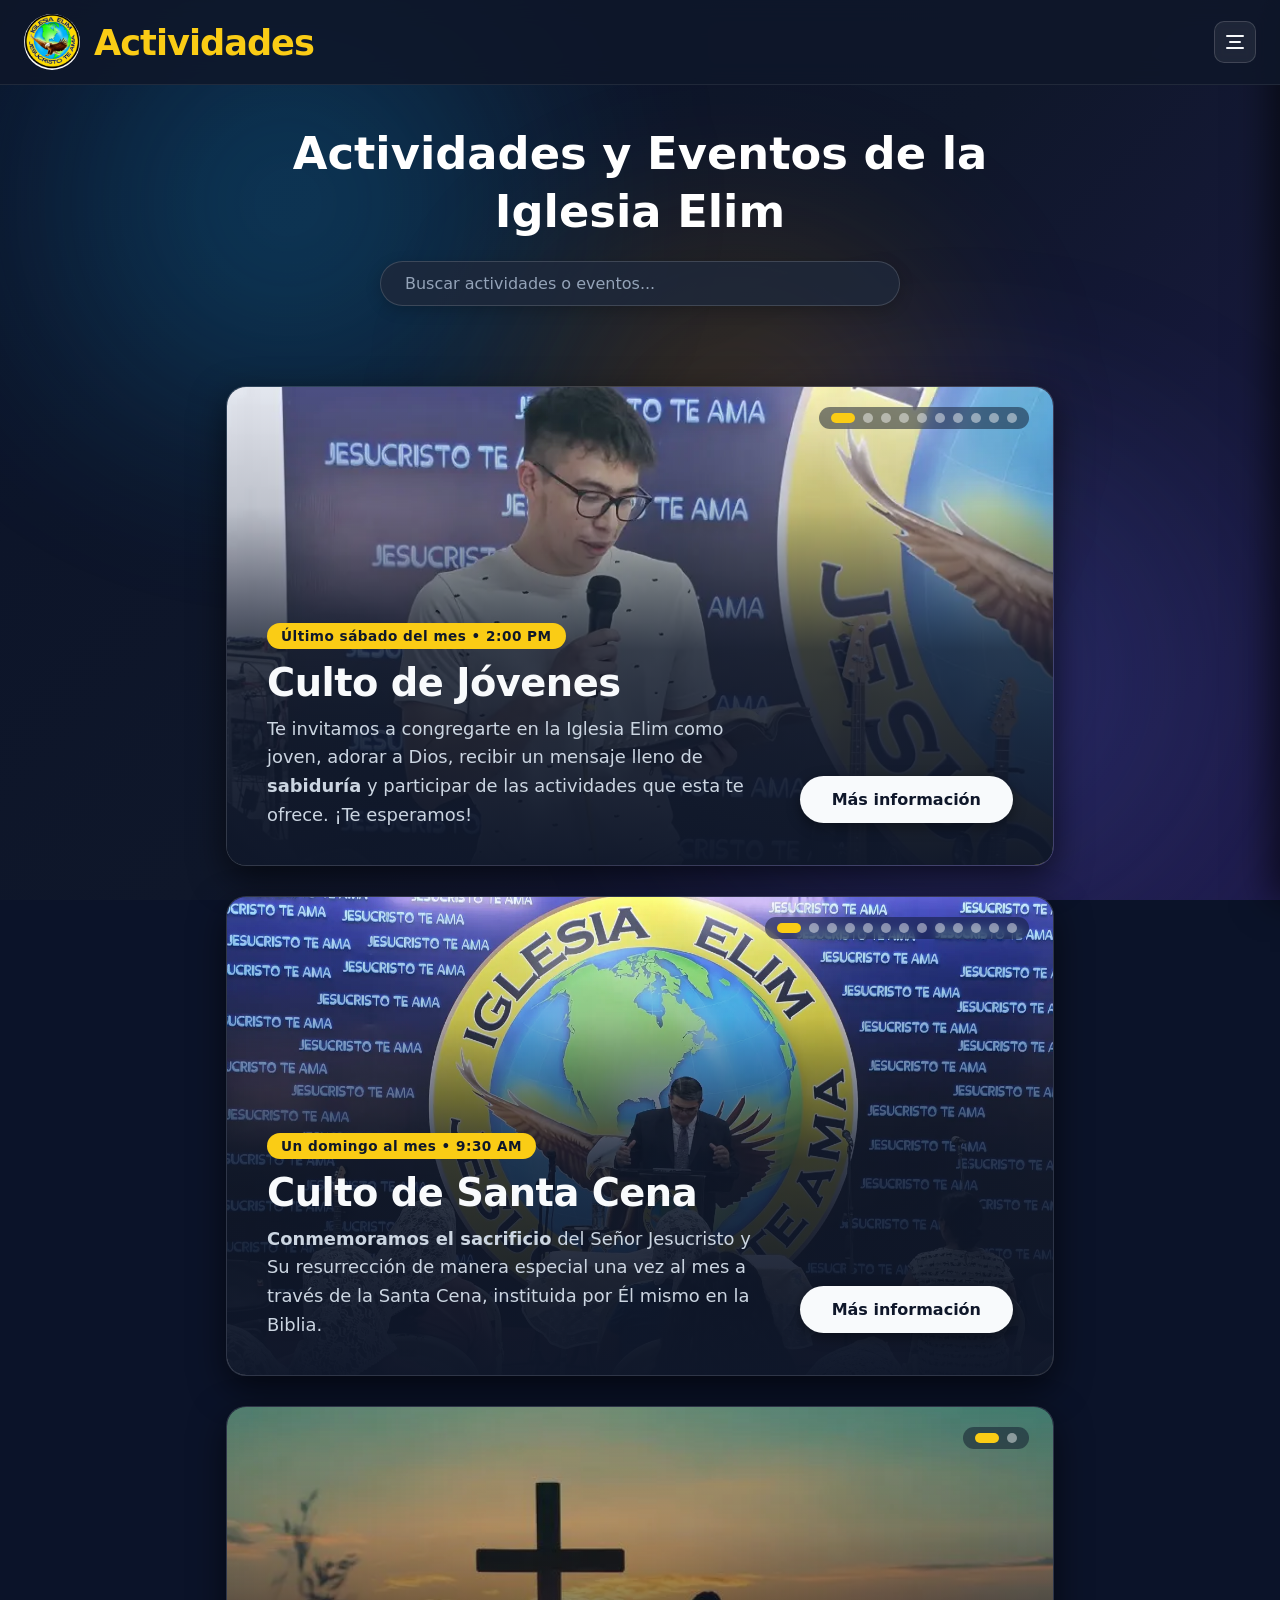
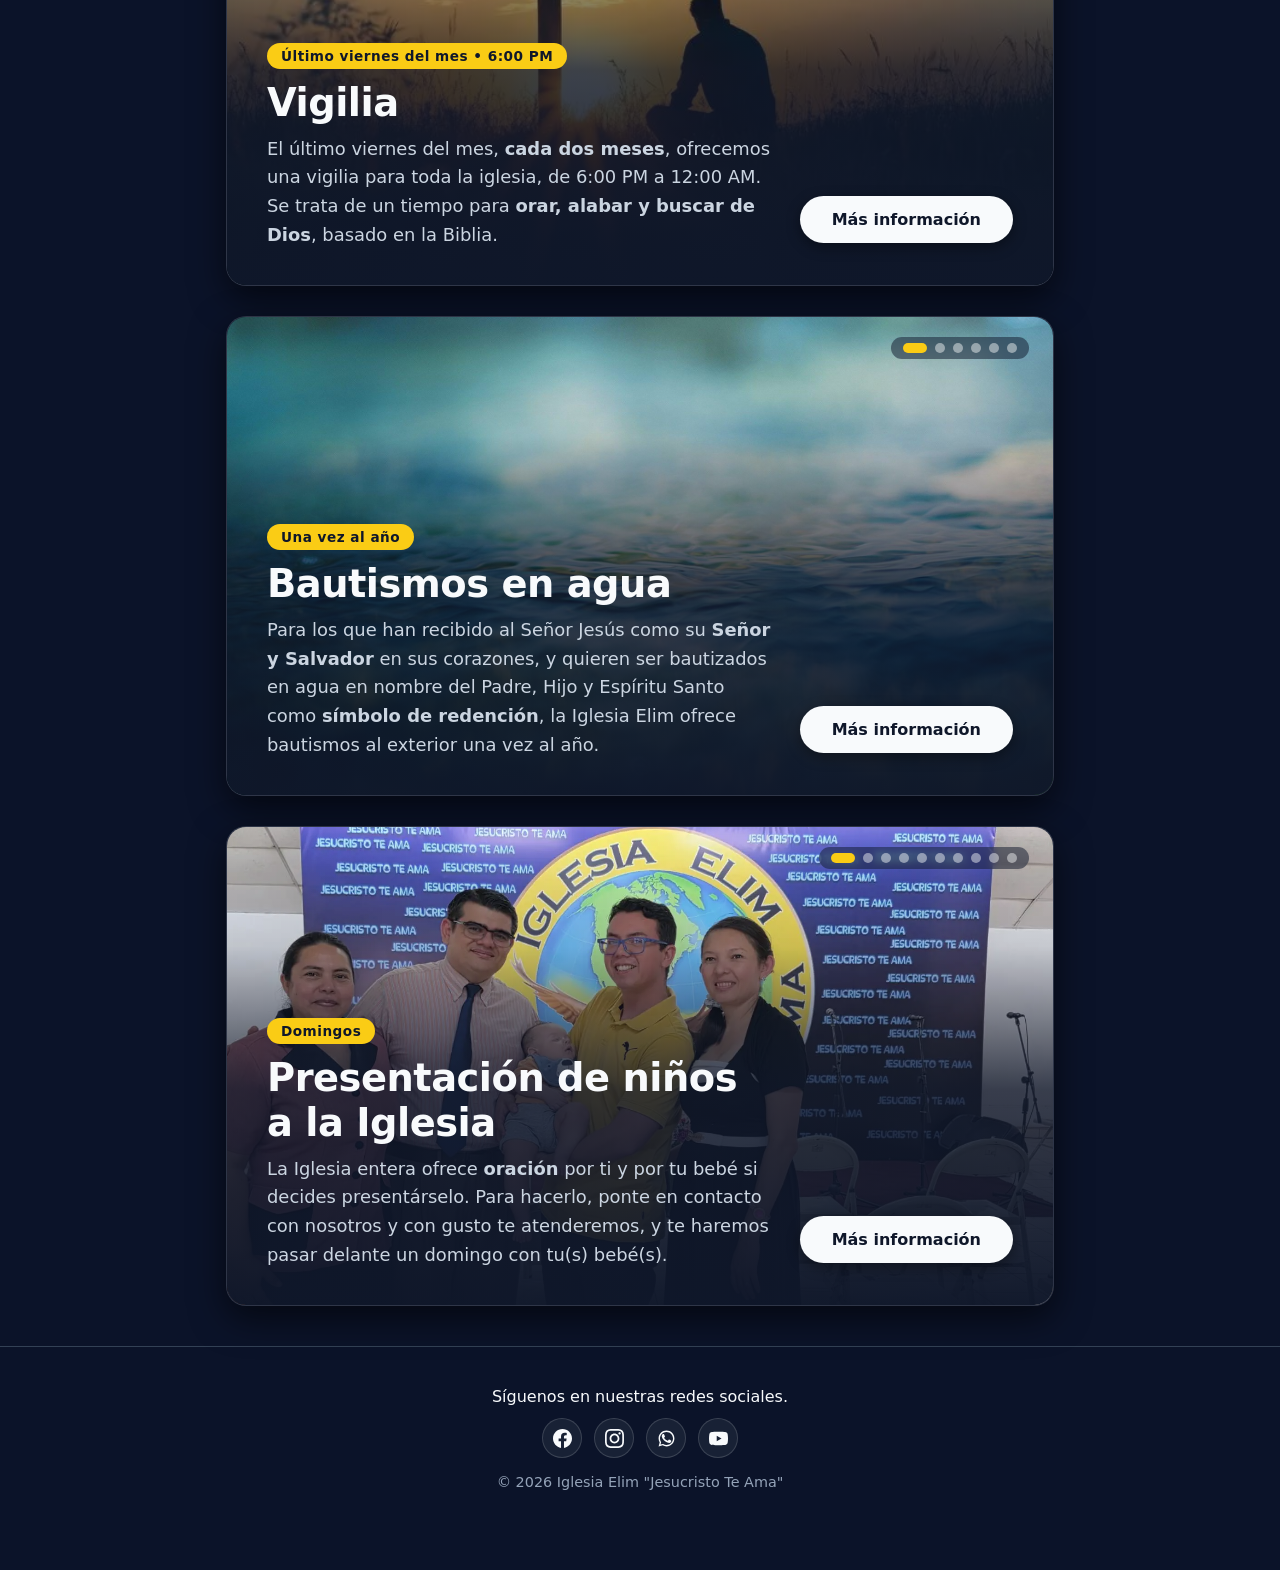
==== actividades.html @ 5a3eee39 "add text to the section 'Vigilia' in actividades.html" ====
<!doctype html>
<html lang="es">
  <head>
    <meta charset="UTF-8" />
    <meta name="viewport" content="width=device-width, initial-scale=1.0" />
    <title>
      Actividades y Eventos | Iglesia Elim Jesucristo Te Ama - Santa Tecla
    </title>
    <meta
      name="description"
      content="Conoce las actividades, cultos y eventos especiales de la Iglesia Elim Jesucristo Te Ama en Santa Tecla, incluyendo el ministerio de jóvenes y bautismos."
    />
    <meta
      property="og:title"
      content="Actividades - Iglesia Elim Jesucristo Te Ama"
    />
    <meta
      property="og:description"
      content="Conoce las actividades, cultos y eventos especiales del ministerio de jóvenes en Santa Tecla."
    />
    <meta
      property="og:image"
      content="https://ploes1.github.io/website_iglesia_Elim/logo_iglesia_Elim2.webp"
    />
    <link rel="icon" type="image/png" href="logo_iglesia_Elim2.webp" />
    <link rel="stylesheet" href="styles.css" />

    <!-- Datos Estructurados de Google (Schema.org para Iglesia Local) -->
    <script type="application/ld+json">
      {
        "@context": "https://schema.org",
        "@type": "Church",
        "name": "Iglesia Elim Jesucristo Te Ama",
        "address": {
          "@type": "PostalAddress",
          "addressLocality": "Santa Tecla",
          "addressCountry": "El Salvador"
        }
      }
    </script>
  </head>
  <body class="cuerpo">
    <!-- Fondo Aurora Celestial Fijo en toda la página -->
    <div class="aurora-bg">
      <div class="aurora-blob aurora-blob-1"></div>
      <div class="aurora-blob aurora-blob-2"></div>
      <div class="aurora-blob aurora-blob-3"></div>
    </div>
    <header class="header">
      <!-- Marca: Logo + Título -->
      <a href="index.html" class="header-brand">
        <img
          src="logo_iglesia_Elim2.webp"
          alt="Logo Iglesia Elim"
          class="logo"
        />
        <h1 class="titulo">Actividades</h1>
      </a>

      <!-- Botón Hamburguesa -->
      <button
        class="menu-hbtn"
        id="btn-menu"
        aria-label="Abrir menú"
        aria-expanded="false"
      >
        <span class="hbtn-line"></span>
        <span class="hbtn-line"></span>
        <span class="hbtn-line"></span>
      </button>
    </header>

    <!-- Overlay y Panel Lateral -->
    <div class="menu-overlay" id="menu-overlay"></div>

    <aside class="menu-drawer" id="menu-drawer">
      <div class="drawer-header">
        <div class="drawer-titulo">
          <img src="logo_iglesia_Elim2.webp" alt="Logo" />
          <span>Iglesia Elim</span>
        </div>
        <button
          class="drawer-cerrar"
          id="drawer-cerrar"
          aria-label="Cerrar menú"
        >
          &times;
        </button>
      </div>

      <nav class="drawer-nav">
        <!-- 1. Inicio (Casa) -->
        <a href="index.html">
          <svg class="nav-icon" viewBox="0 0 24 24">
            <path d="M3 9l9-7 9 7v11a2 2 0 0 1-2 2H5a2 2 0 0 1-2-2z"></path>
            <polyline points="9 22 9 12 15 12 15 22"></polyline>
          </svg>
          <span>Inicio</span>
        </a>

        <!-- ── Información ── -->
        <h4 class="drawer-section-title">Información</h4>
        <!-- 2. Horarios (Reloj) -->
        <a href="#horarios">
          <svg class="nav-icon" viewBox="0 0 24 24">
            <circle cx="12" cy="12" r="10"></circle>
            <polyline points="12 6 12 12 16 14"></polyline>
          </svg>
          <span>Horarios</span>
        </a>

        <!-- 3. Ubicación (Pin de Mapa) -->
        <a href="#ubicacion">
          <svg class="nav-icon" viewBox="0 0 24 24">
            <path d="M21 10c0 7-9 13-9 13s-9-6-9-13a9 9 0 0 1 18 0z"></path>
            <circle cx="12" cy="10" r="3"></circle>
          </svg>
          <span>Ubicación</span>
        </a>

        <!-- ── Vida de la Iglesia ── -->
        <h4 class="drawer-section-title">Vida de la Iglesia</h4>
        <!-- 4. Actividades (Calendario) -->
        <a href="actividades.html" class="active">
          <svg class="nav-icon" viewBox="0 0 24 24">
            <rect x="3" y="4" width="18" height="18" rx="2" ry="2"></rect>
            <line x1="16" y1="2" x2="16" y2="6"></line>
            <line x1="8" y1="2" x2="8" y2="6"></line>
            <line x1="3" y1="10" x2="21" y2="10"></line>
          </svg>
          <span>Actividades</span>
        </a>

        <!-- 5. Alabanzas (Nota Musical) -->
        <a href="alabanzas.html">
          <svg class="nav-icon" viewBox="0 0 24 24">
            <path d="M9 18V5l12-2v13"></path>
            <circle cx="6" cy="18" r="3"></circle>
            <circle cx="18" cy="16" r="3"></circle>
          </svg>
          <span>Alabanzas</span>
        </a>

        <!-- 6. Confesión de Fe (Biblia / Libro) -->
        <a href="confesion_de_fe.html">
          <svg class="nav-icon" viewBox="0 0 24 24">
            <path d="M4 19.5A2.5 2.5 0 0 1 6.5 17H20"></path>
            <path
              d="M6.5 2H20v20H6.5A2.5 2.5 0 0 1 4 19.5v-15A2.5 2.5 0 0 1 6.5 2z"
            ></path>
          </svg>
          <span>Confesión de Fe</span>
        </a>

        <!-- 7. Servicios (Comunidad / Iglesia) -->
        <a href="servicios.html">
          <svg class="nav-icon" viewBox="0 0 24 24">
            <path d="M17 21v-2a4 4 0 0 0-4-4H5a4 4 0 0 0-4 4v2"></path>
            <circle cx="9" cy="7" r="4"></circle>
            <path d="M23 21v-2a4 4 0 0 0-3-3.87"></path>
            <path d="M16 3.13a4 4 0 0 1 0 7.75"></path>
          </svg>
          <span>Servicios</span>
        </a>

        <!-- 8. Donaciones (Corazón / Ofrenda) -->
        <a href="donaciones.html">
          <svg class="nav-icon" viewBox="0 0 24 24">
            <path
              d="M20.84 4.61a5.5 5.5 0 0 0-7.78 0L12 5.67l-1.06-1.06a5.5 5.5 0 0 0-7.78 7.78l1.06 1.06L12 21.23l7.78-7.78 1.06-1.06a5.5 5.5 0 0 0 0-7.78z"
            ></path>
          </svg>
          <span>Donaciones</span>
        </a>

        <!-- 9. Redes Sociales (Red / Conexión) -->
        <a href="#footer">
          <svg class="nav-icon" viewBox="0 0 24 24">
            <circle cx="18" cy="5" r="3"></circle>
            <circle cx="6" cy="12" r="3"></circle>
            <circle cx="18" cy="19" r="3"></circle>
            <line x1="8.59" y1="13.51" x2="15.42" y2="17.49"></line>
            <line x1="15.41" y1="6.51" x2="8.59" y2="10.49"></line>
          </svg>
          <span>Redes Sociales</span>
        </a>
      </nav>
      <div class="drawer-footer">
        <p style="font-size: 0.85rem; color: #94a3b8; margin-bottom: 6px">
          Síguenos en redes:
        </p>
        <div class="social-links-row">
          <!-- Facebook -->
          <a
            href="https://facebook.com/"
            target="_blank"
            rel="noopener noreferrer"
            class="social-btn facebook"
            aria-label="Facebook"
          >
            <svg viewBox="0 0 24 24">
              <path
                d="M24 12.073c0-6.627-5.373-12-12-12s-12 5.373-12 12c0 5.99 4.388 10.954 10.125 11.854v-8.385H7.078v-3.47h3.047V9.43c0-3.007 1.792-4.669 4.533-4.669 1.312 0 2.686.235 2.686.235v2.953H15.83c-1.491 0-1.956.925-1.956 1.874v2.25h3.328l-.532 3.47h-2.796v8.385C19.612 23.027 24 18.062 24 12.073z"
              />
            </svg>
          </a>
          <!-- Instagram -->
          <a
            href="https://instagram.com/"
            target="_blank"
            rel="noopener noreferrer"
            class="social-btn instagram"
            aria-label="Instagram"
          >
            <svg viewBox="0 0 24 24">
              <path
                d="M12 2.163c3.204 0 3.584.012 4.85.07 3.252.148 4.771 1.691 4.919 4.919.058 1.265.069 1.645.069 4.849 0 3.205-.012 3.584-.069 4.849-.149 3.225-1.664 4.771-4.919 4.919-1.266.058-1.644.07-4.85.07-3.204 0-3.584-.012-4.849-.07-3.26-.149-4.771-1.699-4.919-4.92-.058-1.265-.07-1.644-.07-4.849 0-3.204.013-3.583.07-4.849.149-3.227 1.664-4.771 4.919-4.919 1.266-.057 1.645-.069 4.849-.069zm0-2.163c-3.259 0-3.667.014-4.947.072-4.358.2-6.78 2.618-6.98 6.98-.059 1.281-.073 1.689-.073 4.948 0 3.259.014 3.668.072 4.948.2 4.358 2.618 6.78 6.98 6.98 1.281.058 1.689.072 4.948.072 3.259 0 3.668-.014 4.948-.072 4.354-.2 6.782-2.618 6.979-6.98.059-1.28.073-1.689.073-4.948 0-3.259-.014-3.667-.072-4.947-.196-4.354-2.617-6.78-6.979-6.98-1.281-.059-1.69-.073-4.949-.073zm0 5.838c-3.403 0-6.162 2.759-6.162 6.162s2.759 6.163 6.162 6.163 6.162-2.759 6.162-6.163c0-3.403-2.759-6.162-6.162-6.162zm0 10.162c-2.209 0-4-1.79-4-4 0-2.209 1.791-4 4-4s4 1.791 4 4c0 2.21-1.791 4-4 4zm6.406-11.845c-.796 0-1.441.645-1.441 1.44s.645 1.44 1.441 1.44c.795 0 1.439-.645 1.439-1.44s-.644-1.44-1.439-1.44z"
              />
            </svg>
          </a>
          <!-- WhatsApp -->
          <a
            href="https://whatsapp.com/channel/0029VbBPqz7JJhzQtExPGr06"
            target="_blank"
            rel="noopener noreferrer"
            class="social-btn whatsapp"
            aria-label="Canal de WhatsApp"
          >
            <svg viewBox="0 0 24 24">
              <path
                d="M17.472 14.382c-.297-.149-1.758-.867-2.03-.967-.273-.099-.472-.148-.67.15-.197.297-.767.966-.94 1.164-.173.199-.347.223-.644.075-.297-.15-1.255-.463-2.39-1.475-.883-.788-1.48-1.761-1.653-2.059-.173-.297-.018-.458.13-.606.134-.133.298-.347.446-.52.149-.174.198-.298.298-.497.099-.198.05-.371-.025-.52-.075-.149-.669-1.612-.916-2.207-.242-.579-.487-.5-.669-.51-.173-.008-.371-.01-.57-.01-.198 0-.52.074-.792.372-.272.297-1.04 1.016-1.04 2.479 0 1.462 1.065 2.875 1.213 3.074.149.198 2.096 3.2 5.077 4.487.709.306 1.262.489 1.694.625.712.227 1.36.195 1.871.118.571-.085 1.758-.719 2.006-1.413.248-.694.248-1.289.173-1.413-.074-.124-.272-.198-.57-.347z"
              />
              <path
                d="M12.001 2C6.478 2 2 6.478 2 12c0 1.85.505 3.583 1.383 5.067L2 22l5.084-1.34A9.94 9.94 0 0012.001 22C17.523 22 22 17.522 22 12S17.523 2 12.001 2zm0 18.207a8.19 8.19 0 01-4.178-1.145l-.3-.178-3.104.818.828-3.028-.196-.31A8.194 8.194 0 013.793 12c0-4.528 3.684-8.207 8.208-8.207 4.523 0 8.207 3.679 8.207 8.207 0 4.528-3.684 8.207-8.207 8.207z"
              />
            </svg>
          </a>
          <!-- YouTube -->
          <a
            href="https://www.youtube.com/@iglesiaelimjesucristoteama"
            target="_blank"
            rel="noopener noreferrer"
            class="social-btn youtube"
            aria-label="YouTube"
          >
            <svg viewBox="0 0 24 24">
              <path
                d="M23.498 6.186a2.994 2.994 0 00-2.107-2.117C19.505 3.5 12 3.5 12 3.5s-7.505 0-9.391.569A2.994 2.994 0 00.502 6.186 31.26 31.26 0 000 12a31.26 31.26 0 00.502 5.814 2.994 2.994 0 002.107 2.117C4.495 20.5 12 20.5 12 20.5s7.505 0 9.391-.569a2.994 2.994 0 002.107-2.117A31.26 31.26 0 0024 12a31.26 31.26 0 00-.502-5.814zM9.75 15.568V8.432L15.818 12 9.75 15.568z"
              />
            </svg>
          </a>
        </div>
      </div>
    </aside>

    <div class="pagina-contenedor">
      <h1 class="hero-titulo">Actividades y Eventos de la Iglesia Elim</h1>

      <div class="buscador-contenedor">
        <input
          type="text"
          id="input-busqueda"
          placeholder="Buscar actividades o eventos..."
        />
      </div>
      <div id="mensaje-error" class="mensaje-error"></div>

      <!-- SECCIONES DE ACTIVIDADES -->
      <section class="section-actividades">
        <div class="cards-actividades">
          <article class="tarjeta-evento card tarjeta-carrusel">
            <!-- 1. Carrusel de Fotos de Fondo -->
            <div class="carrusel-fondo carrusel-fondo-contenedor">
              <img
                src="Imagenes Culto de Jovenes/Jovenes (1).webp"
                alt="Culto de Jovenes 1"
                class="carrusel-img activa"
              />
              <img
                src="Imagenes Culto de Jovenes/Jovenes (3).webp"
                alt="Culto de Jovenes 2"
                class="carrusel-img"
                loading="lazy"
              />
              <img
                src="Imagenes Culto de Jovenes/Jovenes (5).webp"
                alt="Culto de Jovenes 3"
                class="carrusel-img"
                loading="lazy"
              />
              <img
                src="Imagenes Culto de Jovenes/Jovenes (6).webp"
                alt="Culto de Jovenes 4"
                class="carrusel-img"
                loading="lazy"
              />
              <img
                src="Imagenes Culto de Jovenes/Jovenes (7).webp"
                alt="Culto de Jovenes 5"
                class="carrusel-img"
                loading="lazy"
              />
              <img
                src="Imagenes Culto de Jovenes/Jovenes (8).webp"
                alt="Culto de Jovenes 6"
                class="carrusel-img"
                loading="lazy"
              />
              <img
                src="Imagenes Culto de Jovenes/Jovenes (9).webp"
                alt="Culto de Jovenes 7"
                class="carrusel-img"
                loading="lazy"
              />
              <img
                src="Imagenes Culto de Jovenes/Jovenes (4).webp"
                alt="Culto de Jovenes 8"
                class="carrusel-img"
                loading="lazy"
              />
              <img
                src="Imagenes Culto de Jovenes/Jovenes (10).webp"
                alt="Culto de Jovenes 9"
                class="carrusel-img"
                loading="lazy"
              />
              <img
                src="Imagenes Culto de Jovenes/Jovenes (11).webp"
                alt="Culto de Jovenes 10"
                class="carrusel-img"
                loading="lazy"
              />
            </div>

            <!-- 2. Capa oscura degradada para que el texto sea legible -->
            <div class="tarjeta-overlay"></div>

            <!-- 3. Indicadores de puntitos (esquina superior derecha) -->
            <div class="carrusel-puntos">
              <span class="punto activo" data-index="0"></span>
              <span class="punto" data-index="1"></span>
              <span class="punto" data-index="2"></span>
              <span class="punto" data-index="3"></span>
              <span class="punto" data-index="4"></span>
              <span class="punto" data-index="5"></span>
              <span class="punto" data-index="6"></span>
              <span class="punto" data-index="7"></span>
              <span class="punto" data-index="8"></span>
              <span class="punto" data-index="9"></span>
            </div>

            <!-- 4. Contenido al frente (Texto a la izq, Botón a la der) -->
            <div class="tarjeta-cuerpo">
              <div class="tarjeta-info">
                <span class="badge-evento"
                  >Último sábado del mes • 2:00 PM</span
                >
                <h2 class="tarjeta-titulo">Culto de Jóvenes</h2>
                <p class="tarjeta-descripcion">
                  Te invitamos a congregarte en la Iglesia Elim como joven,
                  adorar a Dios, recibir un mensaje lleno de
                  <strong>sabiduría</strong> y participar de las actividades que
                  esta te ofrece. ¡Te esperamos!
                </p>
              </div>

              <div class="tarjeta-accion">
                <a
                  href="https://whatsapp.com/channel/0029VbBPqz7JJhzQtExPGr06"
                  target="_blank"
                  rel="noopener noreferrer"
                  class="btn-tarjeta"
                >
                  Más información
                </a>
              </div>
            </div>
          </article>
        </div>
      </section>

      <section class="section-actividades">
        <div class="cards-actividades">
          <article class="tarjeta-evento card tarjeta-carrusel">
            <!-- 1. Carrusel de Fotos de Fondo -->
            <div class="carrusel-fondo carrusel-fondo-contenedor">
              <img
                src="Culto de Santa Cena/Santa Cena (18).webp"
                alt="Culto de Santa Cena 1"
                class="carrusel-img activa"
              /><img
                src="Culto de Santa Cena/Santa Cena (1).webp"
                alt="Culto de Santa Cena 2"
                class="carrusel-img"
                loading="lazy"
              />
              <img
                src="Culto de Santa Cena/Santa Cena (3).webp"
                alt="Culto de Santa Cena 3"
                class="carrusel-img"
                loading="lazy"
              />

              <img
                src="Culto de Santa Cena/Santa Cena (5).webp"
                alt="Culto de Santa Cena 4"
                class="carrusel-img"
                loading="lazy"
              />
              <img
                src="Culto de Santa Cena/Santa Cena (6).webp"
                alt="Culto de Santa Cena 5"
                class="carrusel-img"
                loading="lazy"
              />
              <img
                src="Culto de Santa Cena/Santa Cena (7).webp"
                alt="Culto de Santa Cena 6"
                class="carrusel-img"
                loading="lazy"
              />
              <img
                src="Culto de Santa Cena/Santa Cena (8).webp"
                alt="Culto de Santa Cena 7"
                class="carrusel-img"
                loading="lazy"
              />
              <img
                src="Culto de Santa Cena/Santa Cena (9).webp"
                alt="Culto de Santa Cena 8"
                class="carrusel-img"
                loading="lazy"
              />
              <img
                src="Culto de Santa Cena/Santa Cena (10).webp"
                alt="Culto de Santa Cena 9"
                class="carrusel-img"
                loading="lazy"
              />
              <img
                src="Culto de Santa Cena/Santa Cena (13).webp"
                alt="Culto de Santa Cena 10"
                class="carrusel-img"
                loading="lazy"
              />
              <img
                src="Culto de Santa Cena/Santa Cena (14).webp"
                alt="Culto de Santa Cena 11"
                class="carrusel-img"
                loading="lazy"
              />
              <img
                src="Culto de Santa Cena/Santa Cena (15).webp"
                alt="Culto de Santa Cena 12"
                class="carrusel-img"
                loading="lazy"
              />
              <img
                src="Culto de Santa Cena/Santa Cena (19).webp"
                alt="Culto de Santa Cena 13"
                class="carrusel-img"
                loading="lazy"
              />
            </div>

            <!-- 2. Capa oscura degradada para que el texto sea legible -->
            <div class="tarjeta-overlay"></div>

            <!-- 3. Indicadores de puntitos (esquina superior derecha) -->
            <div class="carrusel-puntos">
              <span class="punto activo" data-index="0"></span>
              <span class="punto" data-index="1"></span>
              <span class="punto" data-index="2"></span>
              <span class="punto" data-index="3"></span>
              <span class="punto" data-index="4"></span>
              <span class="punto" data-index="5"></span>
              <span class="punto" data-index="6"></span>
              <span class="punto" data-index="7"></span>
              <span class="punto" data-index="8"></span>
              <span class="punto" data-index="9"></span>
              <span class="punto" data-index="10"></span>
              <span class="punto" data-index="11"></span>
              <span class="punto" data-index="12"></span>
            </div>

            <!-- 4. Contenido al frente (Texto a la izq, Botón a la der) -->
            <div class="tarjeta-cuerpo">
              <div class="tarjeta-info">
                <span class="badge-evento">Un domingo al mes • 9:30 AM</span>
                <h2 class="tarjeta-titulo">Culto de Santa Cena</h2>
                <p class="tarjeta-descripcion">
                  <strong>Conmemoramos el sacrificio</strong> del Señor
                  Jesucristo y Su resurrección de manera especial una vez al mes
                  a través de la Santa Cena, instituida por Él mismo en la
                  Biblia.
                </p>
              </div>

              <div class="tarjeta-accion">
                <a
                  href="https://www.biblegateway.com/passage/?search=Lucas%2022%3A14-20&version=RVA-2015"
                  target="_blank"
                  rel="noopener noreferrer"
                  class="btn-tarjeta"
                >
                  Más información
                </a>
              </div>
            </div>
          </article>
        </div>
      </section>

      <section class="section-actividades">
        <div class="cards-actividades">
          <article class="tarjeta-evento card tarjeta-carrusel">
            <!-- 1. Carrusel de Fotos de Fondo -->
            <div class="carrusel-fondo carrusel-fondo-contenedor">
              <img
                src="Internet Images/Imagen Vigilia 1.webp"
                alt="Imagen Vigilia 1"
                class="carrusel-img activa"
              />
              <img
                src="Internet Images/Imagen Vigilia 2.webp"
                alt="Imagen Vigilia 2"
                class="carrusel-img"
              />
            </div>

            <!-- 2. Capa oscura degradada para que el texto sea legible -->
            <div class="tarjeta-overlay"></div>

            <!-- 3. Indicadores de puntitos (esquina superior derecha) -->
            <div class="carrusel-puntos">
              <span class="punto activo" data-index="0"></span>
              <span class="punto" data-index="1"></span>
            </div>

            <!-- 4. Contenido al frente (Texto a la izq, Botón a la der) -->
            <div class="tarjeta-cuerpo">
              <div class="tarjeta-info">
                <span class="badge-evento"
                  >Último viernes del mes • 6:00 PM</span
                >
                <h2 class="tarjeta-titulo">Vigilia</h2>
                <p class="tarjeta-descripcion">
                  El último viernes del mes, <strong>cada dos meses</strong>,
                  ofrecemos una vigilia para toda la iglesia, de 6:00 PM a 12:00
                  AM. Se trata de un tiempo para
                  <strong>orar, alabar y buscar de Dios</strong>, basado en la
                  Biblia.
                </p>
              </div>

              <div class="tarjeta-accion">
                <a
                  href="https://www.biblegateway.com/passage/?search=Mateo%2026%3A41&version=NBLA"
                  target="_blank"
                  rel="noopener noreferrer"
                  class="btn-tarjeta"
                >
                  Más información
                </a>
              </div>
            </div>
          </article>
        </div>
      </section>

      <section class="section-actividades">
        <div class="cards-actividades">
          <article class="tarjeta-evento card tarjeta-carrusel">
            <!-- 1. Carrusel de Fotos de Fondo -->
            <div class="carrusel-fondo carrusel-fondo-contenedor">
              <img
                src="Internet Images/Imagen Bautismo.jpg"
                alt="Imagen Bautismos 1"
                class="carrusel-img activa"
              />
              <img
                src="Imagenes Bautismos En Agua/Imagenes Bautismos/Imagen Bautismos (9).webp"
                alt="Imagen Bautismos 2"
                class="carrusel-img"
              />
              <img
                src="Imagenes Bautismos En Agua/Imagenes Bautismos/Imagen Bautismos (5).webp"
                alt="Imagen Bautismos 3"
                class="carrusel-img"
              />
              <img
                src="Imagenes Bautismos En Agua/Imagenes Bautismos/Imagen Bautismos (11).webp"
                alt="Imagen Bautismos 4"
                class="carrusel-img"
              />
              <img
                src="Imagenes Bautismos En Agua/Imagenes Bautismos/Imagen Bautismos (15).webp"
                alt="Imagen Bautismos 5"
                class="carrusel-img"
              />
              <img
                src="Internet Images/Imagen Bautismo (2).webp"
                alt="Imagen Bautismos 6"
                class="carrusel-img"
              />
            </div>

            <!-- 2. Capa oscura degradada para que el texto sea legible -->
            <div class="tarjeta-overlay"></div>

            <!-- 3. Indicadores de puntitos (esquina superior derecha) -->
            <div class="carrusel-puntos">
              <span class="punto activo" data-index="0"></span>
              <span class="punto" data-index="1"></span>
              <span class="punto" data-index="2"></span>
              <span class="punto" data-index="3"></span>
              <span class="punto" data-index="4"></span>
              <span class="punto" data-index="5"></span>
            </div>

            <!-- 4. Contenido al frente (Texto a la izq, Botón a la der) -->
            <div class="tarjeta-cuerpo">
              <div class="tarjeta-info">
                <span class="badge-evento">Una vez al año</span>
                <h2 class="tarjeta-titulo">Bautismos en agua</h2>
                <p class="tarjeta-descripcion">
                  Para los que han recibido al Señor Jesús como su
                  <strong>Señor y Salvador</strong> en sus corazones, y quieren
                  ser bautizados en agua en nombre del Padre, Hijo y Espíritu
                  Santo como <strong>símbolo de redención</strong>, la Iglesia
                  Elim ofrece bautismos al exterior una vez al año.
                </p>
              </div>

              <div class="tarjeta-accion">
                <a
                  href="https://whatsapp.com/channel/0029VbBPqz7JJhzQtExPGr06"
                  target="_blank"
                  rel="noopener noreferrer"
                  class="btn-tarjeta"
                >
                  Más información
                </a>
              </div>
            </div>
          </article>
        </div>
      </section>

      <section class="section-actividades">
        <div class="cards-actividades">
          <article class="tarjeta-evento card tarjeta-carrusel">
            <!-- 1. Carrusel de Fotos de Fondo -->
            <div class="carrusel-fondo carrusel-fondo-contenedor">
              <img
                src="Presentacion de bebes/Imagen Presentacion de bebes (1).webp"
                alt="Presentación de niños 1"
                class="carrusel-img activa"
              /><img
                src="Presentacion de bebes/Imagen Presentacion de bebes (2).webp"
                alt="Presentación de niños 2"
                class="carrusel-img"
              />
              <img
                src="Presentacion de bebes/Imagen Presentacion de bebes (3).webp"
                alt="Presentación de niños 3"
                class="carrusel-img"
              />

              <img
                src="Presentacion de bebes/Imagen Presentacion de bebes (5).webp"
                alt="Presentación de niños 4"
                class="carrusel-img"
              />
              <img
                src="Presentacion de bebes/Imagen Presentacion de bebes (4).webp"
                alt="Presentación de niños 5"
                class="carrusel-img"
              />
              <img
                src="Presentacion de bebes/Imagen Presentacion de bebes (6).webp"
                alt="Presentación de niños 6"
                class="carrusel-img"
              />
              <img
                src="Presentacion de bebes/Imagen Presentacion de bebes (7).webp"
                alt="Presentación de niños 7"
                class="carrusel-img"
              />
              <img
                src="Presentacion de bebes/Imagen Presentacion de bebes (8).webp"
                alt="Presentación de niños 8"
                class="carrusel-img"
              />
              <img
                src="Presentacion de bebes/Imagen Presentacion de bebes (9).webp"
                alt="Presentación de niños 9"
                class="carrusel-img"
              />
              <img
                src="Presentacion de bebes/Imagen Presentacion de bebes (10).webp"
                alt="Presentación de niños 10"
                class="carrusel-img"
              />
            </div>

            <!-- 2. Capa oscura degradada para que el texto sea legible -->
            <div class="tarjeta-overlay"></div>

            <!-- 3. Indicadores de puntitos (esquina superior derecha) -->
            <div class="carrusel-puntos">
              <span class="punto activo" data-index="0"></span>
              <span class="punto" data-index="1"></span>
              <span class="punto" data-index="2"></span>
              <span class="punto" data-index="3"></span>
              <span class="punto" data-index="4"></span>
              <span class="punto" data-index="5"></span>
              <span class="punto" data-index="6"></span>
              <span class="punto" data-index="7"></span>
              <span class="punto" data-index="8"></span>
              <span class="punto" data-index="9"></span>
            </div>

            <!-- 4. Contenido al frente (Texto a la izq, Botón a la der) -->
            <div class="tarjeta-cuerpo">
              <div class="tarjeta-info">
                <span class="badge-evento">Domingos</span>
                <h2 class="tarjeta-titulo">
                  Presentación de niños a la Iglesia
                </h2>
                <p class="tarjeta-descripcion">
                  La Iglesia entera ofrece <strong>oración</strong> por ti y por
                  tu bebé si decides presentárselo. Para hacerlo, ponte en
                  contacto con nosotros y con gusto te atenderemos, y te haremos
                  pasar delante un domingo con tu(s) bebé(s).
                </p>
              </div>

              <div class="tarjeta-accion">
                <a
                  href="https://whatsapp.com/channel/0029VbBPqz7JJhzQtExPGr06"
                  target="_blank"
                  rel="noopener noreferrer"
                  class="btn-tarjeta"
                >
                  Más información
                </a>
              </div>
            </div>
          </article>
        </div>
      </section>
    </div>

    <footer class="footer" id="footer">
      <p>Síguenos en nuestras redes sociales.</p>

      <!-- Fila de Redes Sociales (Facebook, Instagram, WhatsApp, YouTube) -->
      <div class="social-links-row">
        <!-- Facebook -->
        <a
          href="https://facebook.com/"
          target="_blank"
          rel="noopener noreferrer"
          class="social-btn btn-facebook"
          aria-label="Facebook"
        >
          <svg viewBox="0 0 24 24">
            <path
              d="M24 12.073c0-6.627-5.373-12-12-12s-12 5.373-12 12c0 5.99 4.388 10.954 10.125 11.854v-8.385H7.078v-3.47h3.047V9.43c0-3.007 1.792-4.669 4.533-4.669 1.312 0 2.686.235 2.686.235v2.953H15.83c-1.491 0-1.956.925-1.956 1.874v2.25h3.328l-.532 3.47h-2.796v8.385C19.612 23.027 24 18.062 24 12.073z"
            />
          </svg>
        </a>
        <!-- Instagram -->
        <a
          href="https://instagram.com/"
          target="_blank"
          rel="noopener noreferrer"
          class="social-btn btn-instagram"
          aria-label="Instagram"
        >
          <svg viewBox="0 0 24 24">
            <path
              d="M12 2.163c3.204 0 3.584.012 4.85.07 3.252.148 4.771 1.691 4.919 4.919.058 1.265.069 1.645.069 4.849 0 3.205-.012 3.584-.069 4.849-.149 3.225-1.664 4.771-4.919 4.919-1.266.058-1.644.07-4.85.07-3.204 0-3.584-.012-4.849-.07-3.26-.149-4.771-1.699-4.919-4.92-.058-1.265-.07-1.644-.07-4.849 0-3.204.013-3.583.07-4.849.149-3.227 1.664-4.771 4.919-4.919 1.266-.057 1.645-.069 4.849-.069zm0-2.163c-3.259 0-3.667.014-4.947.072-4.358.2-6.78 2.618-6.98 6.98-.059 1.281-.073 1.689-.073 4.948 0 3.259.014 3.668.072 4.948.2 4.358 2.618 6.78 6.98 6.98 1.281.058 1.689.072 4.948.072 3.259 0 3.668-.014 4.948-.072 4.354-.2 6.782-2.618 6.979-6.98.059-1.28.073-1.689.073-4.948 0-3.259-.014-3.667-.072-4.947-.196-4.354-2.617-6.78-6.979-6.98-1.281-.059-1.69-.073-4.949-.073zm0 5.838c-3.403 0-6.162 2.759-6.162 6.162s2.759 6.163 6.162 6.163 6.162-2.759 6.162-6.163c0-3.403-2.759-6.162-6.162-6.162zm0 10.162c-2.209 0-4-1.79-4-4 0-2.209 1.791-4 4-4s4 1.791 4 4c0 2.21-1.791 4-4 4zm6.406-11.845c-.796 0-1.441.645-1.441 1.44s.645 1.44 1.441 1.44c.795 0 1.439-.645 1.439-1.44s-.644-1.44-1.439-1.44z"
            />
          </svg>
        </a>
        <!-- WhatsApp -->
        <a
          href="https://whatsapp.com/channel/0029VbBPqz7JJhzQtExPGr06"
          target="_blank"
          rel="noopener noreferrer"
          class="social-btn btn-whatsapp"
          aria-label="Canal de WhatsApp"
        >
          <svg viewBox="0 0 24 24">
            <path
              d="M17.472 14.382c-.297-.149-1.758-.867-2.03-.967-.273-.099-.472-.148-.67.15-.197.297-.767.966-.94 1.164-.173.199-.347.223-.644.075-.297-.15-1.255-.463-2.39-1.475-.883-.788-1.48-1.761-1.653-2.059-.173-.297-.018-.458.13-.606.134-.133.298-.347.446-.52.149-.174.198-.298.298-.497.099-.198.05-.371-.025-.52-.075-.149-.669-1.612-.916-2.207-.242-.579-.487-.5-.669-.51-.173-.008-.371-.01-.57-.01-.198 0-.52.074-.792.372-.272.297-1.04 1.016-1.04 2.479 0 1.462 1.065 2.875 1.213 3.074.149.198 2.096 3.2 5.077 4.487.709.306 1.262.489 1.694.625.712.227 1.36.195 1.871.118.571-.085 1.758-.719 2.006-1.413.248-.694.248-1.289.173-1.413-.074-.124-.272-.198-.57-.347z"
            />
            <path
              d="M12.001 2C6.478 2 2 6.478 2 12c0 1.85.505 3.583 1.383 5.067L2 22l5.084-1.34A9.94 9.94 0 0012.001 22C17.523 22 22 17.522 22 12S17.523 2 12.001 2zm0 18.207a8.19 8.19 0 01-4.178-1.145l-.3-.178-3.104.818.828-3.028-.196-.31A8.194 8.194 0 013.793 12c0-4.528 3.684-8.207 8.208-8.207 4.523 0 8.207 3.679 8.207 8.207 0 4.528-3.684 8.207-8.207 8.207z"
            />
          </svg>
        </a>
        <!-- YouTube -->
        <a
          href="https://www.youtube.com/@iglesiaelimjesucristoteama"
          target="_blank"
          rel="noopener noreferrer"
          class="social-btn btn-youtube"
          aria-label="YouTube"
        >
          <svg viewBox="0 0 24 24">
            <path
              d="M23.498 6.186a2.994 2.994 0 00-2.107-2.117C19.505 3.5 12 3.5 12 3.5s-7.505 0-9.391.569A2.994 2.994 0 00.502 6.186 31.26 31.26 0 000 12a31.26 31.26 0 00.502 5.814 2.994 2.994 0 002.107 2.117C4.495 20.5 12 20.5 12 20.5s7.505 0 9.391-.569a2.994 2.994 0 002.107-2.117A31.26 31.26 0 0024 12a31.26 31.26 0 00-.502-5.814zM9.75 15.568V8.432L15.818 12 9.75 15.568z"
            />
          </svg>
        </a>
      </div>
      <p class="copy">&copy; 2026 Iglesia Elim "Jesucristo Te Ama"</p>
    </footer>
    <script src="script.js"></script>
  </body>
</html>
---- styles.css ----
:root {
  /* Paleta Celestial & Modo Oscuro */
  --bg-main: #0b1329;
  --bg-slate: #0f172a;
  --text-primary: #f8fafc;
  --text-muted: #94a3b8;

  /* Acentos y Brillos */
  --gold-accent: #facc15;
  --gold-hover: #eab308;
  --aurora-blue: #0ea5e9;
  --aurora-indigo: #6366f1;

  /* Contenedores y Bordes */
  --card-bg: rgba(30, 41, 59, 0.7);
  --border-glass: rgba(255, 255, 255, 0.15);
  --radius-pill: 50px;
}
html {
  scroll-behavior: smooth;
  scroll-padding-top: 90px;
}

* {
  margin: 0;
  padding: 0;
  box-sizing: border-box;
}

body.cuerpo {
  background-color: #0b1329;
  color: #f8fafc;
  font-family: system-ui, sans-serif;
  text-align: center;
  padding: 0 0px 40px 0px;
}

/* ============================================================
   HEADER (Fijo, con fondo opaco y z-index correcto)
   ============================================================ */
.header {
  display: flex;
  align-items: center;
  justify-content: space-between;
  max-width: 100%;
  width: 100%;
  margin: 0;
  padding: 14px 24px;
  gap: 16px;
  position: sticky;
  top: 0;
  z-index: 2005;
  background-color: rgba(15, 23, 42, 0.85);
  backdrop-filter: blur(12px);
  -webkit-backdrop-filter: blur(12px);
  border-bottom: 1px solid rgba(255, 255, 255, 0.08);
}

sup[id] {
  scroll-margin-top: 90px;
}

sup a {
  text-decoration: none;
  color: inherit;
}

sup a:hover {
  text-decoration: underline;
  color: #facc15;
}

.nota-ref {
  text-decoration: none;
  color: inherit;
}

.header-brand {
  display: flex;
  align-items: center;
  gap: 14px;
  text-decoration: none;
}

.logo {
  height: 56px;
  width: 56px;
  border-radius: 50%;
  flex-shrink: 0;
}

.titulo {
  font-size: 2.2rem;
  color: #facc15;
  letter-spacing: -1px;
}

/* ============================================================
   BOTÓN HAMBURGUESA (Proporción exacta masvida.org)
   ============================================================ */
.menu-hbtn {
  width: 42px;
  height: 42px;
  min-width: 42px;
  max-width: 42px;
  background: rgba(255, 255, 255, 0.07);
  border: 1px solid rgba(255, 255, 255, 0.15);
  border-radius: 10px;
  cursor: pointer;
  display: flex;
  flex-direction: column;
  align-items: center;
  justify-content: center;
  gap: 4.5px;
  padding: 10px;
  flex-shrink: 0;
  transition:
    background 0.25s ease,
    border-color 0.25s ease,
    transform 0.2s ease;
  backdrop-filter: blur(4px);
  -webkit-backdrop-filter: blur(4px);
  box-sizing: border-box;
}

.menu-hbtn:hover {
  background: rgba(255, 255, 255, 0.15);
  border-color: #facc15;
  transform: scale(1.03);
}

.menu-hbtn .hbtn-line {
  display: block;
  height: 1.5px;
  background-color: #f8fafc;
  border-radius: 2px;
  transform-origin: center;
  transition:
    transform 0.3s ease,
    opacity 0.3s ease,
    width 0.3s ease,
    background-color 0.25s ease;
}

.menu-hbtn .hbtn-line:nth-child(1) {
  width: 18px;
}

.menu-hbtn .hbtn-line:nth-child(2) {
  width: 12px;
}

.menu-hbtn .hbtn-line:nth-child(3) {
  width: 18px;
}

.menu-hbtn:hover .hbtn-line {
  background-color: #facc15;
}

.menu-hbtn.abierto .hbtn-line:nth-child(1) {
  width: 18px;
  transform: translateY(6px) rotate(45deg);
  background-color: #facc15;
}

.menu-hbtn.abierto .hbtn-line:nth-child(2) {
  opacity: 0;
  transform: scaleX(0);
  position: relative;
}

.menu-hbtn.abierto .hbtn-line:nth-child(3) {
  width: 18px;
  transform: translateY(-6px) rotate(-45deg);
  background-color: #facc15;
}

.menu-hbtn.abierto {
  background: rgba(250, 204, 21, 0.2);
  border-color: #facc15;
}

/* ============================================================
   PANEL LATERAL (DRAWER DERECHO) Y OVERLAY
   ============================================================ */
.menu-overlay {
  position: fixed;
  inset: 0;
  background-color: rgba(15, 23, 42, 0.85);
  backdrop-filter: blur(6px);
  -webkit-backdrop-filter: blur(6px);
  opacity: 0;
  visibility: hidden;
  transition:
    opacity 0.3s ease,
    visibility 0.3s ease;
  z-index: 1999;
}

.menu-overlay.activo {
  opacity: 1;
  visibility: visible;
}

.menu-drawer {
  position: fixed;
  top: 0;
  right: 0;
  bottom: 0;
  width: 320px;
  max-width: 85vw;
  background: #0f172a;
  border-left: 1px solid rgba(255, 255, 255, 0.1);
  box-shadow: -10px 0 35px rgba(0, 0, 0, 0.6);
  z-index: 2000;
  transform: translateX(100%);
  transition: transform 0.35s cubic-bezier(0.16, 1, 0.3, 1);
  display: flex;
  flex-direction: column;
  text-align: left;
  overflow-x: hidden;
  overflow-y: hidden; /* Mantiene la estructura del contenedor fija */
  padding-top: 85px;
}

.menu-drawer.activo {
  transform: translateX(0);
}

.drawer-header {
  display: none;
  align-items: center;
  justify-content: space-between;
  padding: 20px 24px;
  border-bottom: 1px solid rgba(255, 255, 255, 0.08);
}

.drawer-titulo {
  font-size: 1.2rem;
  color: #facc15;
  font-weight: 700;
  display: flex;
  align-items: center;
  gap: 10px;
}

.drawer-titulo img {
  width: 32px;
  height: 32px;
  border-radius: 50%;
}

.drawer-cerrar {
  background: rgba(255, 255, 255, 0.08);
  border: 1px solid rgba(255, 255, 255, 0.15);
  color: #f8fafc;
  width: 36px;
  height: 36px;
  border-radius: 8px;
  font-size: 1.2rem;
  cursor: pointer;
  display: flex;
  align-items: center;
  justify-content: center;
  transition: all 0.2s ease;
}

.drawer-cerrar:hover {
  background: #facc15;
  color: #0f172a;
}

/* ============================================================
   NAVEGACIÓN DEL DRAWER (Iconos lineales y alineación moderna)
   ============================================================ */
.drawer-nav {
  padding: 20px 16px;
  display: flex;
  flex-direction: column;
  gap: 6px;
  flex-grow: 1;
  min-height: 0; /* Imprescindible en flexbox para permitir scroll interno */
  background: #0f172a !important;

  /* Scroll táctil fluido */
  overflow-y: auto;
  overflow-x: hidden;
  -webkit-overflow-scrolling: touch;
  overscroll-behavior: contain; /* Evita que al llegar al tope se mueva el fondo */

  /* Scrollbar estándar moderno (Firefox / navegadores modernos) */
  scrollbar-width: thin;
  scrollbar-color: rgba(250, 204, 21, 0.45) rgba(255, 255, 255, 0.05);
}

/* Scrollbar visible en móviles (Safari iOS, Chrome Android, WebKit) */
.drawer-nav::-webkit-scrollbar {
  width: 5px;
  display: block; /* Obliga al navegador móvil a mostrarla */
}

.drawer-nav::-webkit-scrollbar-track {
  background: rgba(255, 255, 255, 0.04);
  border-radius: 8px;
}

.drawer-nav::-webkit-scrollbar-thumb {
  background: rgba(250, 204, 21, 0.4); /* Tono dorado tenue */
  border-radius: 8px;
}

.drawer-nav::-webkit-scrollbar-thumb:hover,
.drawer-nav::-webkit-scrollbar-thumb:active {
  background: #facc15; /* Dorado brillante al presionar/arrastrar */
}

.drawer-nav a {
  color: #94a3b8;
  text-decoration: none;
  font-size: 1rem;
  font-weight: 500;
  padding: 11px 16px;
  border-radius: 10px;
  transition: all 0.22s ease;
  display: flex;
  align-items: center;
  gap: 14px; /* Espacio uniforme entre el icono y el texto */
  text-align: left;
}

/* Títulos de bloques dentro del drawer */
.drawer-section-title {
  margin: 0.75rem 0 0.25rem 0; /* espacio superior para separar bloques */
  padding-left: 1rem; /* alineado con los iconos */
  font-size: 0.78rem;
  font-weight: 600;
  color: rgba(255, 255, 255, 0.55);
  text-transform: uppercase;
  letter-spacing: 0.04em;
}

/* Opcional: separar visualmente cada bloque */
.drawer-nav a + .drawer-section-title,
.drawer-section-title + a {
  margin-top: 0.5rem;
}

/* Iconos SVG a la izquierda */
.drawer-nav a .nav-icon {
  width: 20px;
  height: 20px;
  flex-shrink: 0;
  stroke: currentColor;
  stroke-width: 2;
  fill: none;
  stroke-linecap: round;
  stroke-linejoin: round;
  transition:
    transform 0.2s ease,
    stroke 0.2s ease;
}

/* Efecto al pasar el cursor (Hover) */
.drawer-nav a:hover {
  background-color: rgba(250, 204, 21, 0.08);
  color: #facc15;
  transform: translateX(4px);
}

.drawer-nav a:hover .nav-icon {
  transform: scale(1.12);
  stroke: #facc15;
}

/* Página Activa */
.drawer-nav a.active {
  background-color: rgba(250, 204, 21, 0.15);
  color: #facc15;
  font-weight: 600;
  border-left: 4px solid #facc15;
}

.drawer-nav a.active .nav-icon {
  stroke: #facc15;
}
.drawer-footer {
  padding: 18px 24px;
  border-top: none !important;
  background: #0f172a !important;
  flex-shrink: 0; /* Evita que los iconos sociales inferiores se aplasten */
}
.drawer-footer .whatsapp {
  margin: 0;
  width: 100%;
  justify-content: center;
}

body.menu-abierto {
  overflow: hidden;
}

@media (max-width: 600px) {
  .titulo {
    font-size: 1.5rem;
  }
  .logo {
    height: 46px;
    width: 46px;
  }
}

/* ============================================================
   HERO DE INICIO
   ============================================================ */
.home-hero {
  display: flex;
  flex-direction: column;
  align-items: center;
  justify-content: center;
  padding: 60px 20px 30px;
  background: transparent;
  color: #ffffff;
  text-align: center;
}

.hero-tag {
  color: #facc15;
  font-size: 0.85rem;
  font-weight: 700;
  letter-spacing: 2.5px;
  text-transform: uppercase;
  margin-bottom: 18px;
}

.hero-logo {
  width: clamp(200px, 30vw, 320px);
  height: auto;
  border-radius: 50%;
  box-shadow:
    0 10px 30px rgba(0, 0, 0, 0.6),
    0 0 25px rgba(234, 179, 8, 0.4);
  margin-bottom: 20px;
  transition:
    transform 0.4s ease,
    box-shadow 0.4s ease;
  animation: logoEntrance 0.9s ease-out forwards;
}

.hero-logo:hover {
  transform: scale(1.04);
  box-shadow:
    0 15px 35px rgba(0, 0, 0, 0.7),
    0 0 35px rgba(234, 179, 8, 0.6);
}

@keyframes logoEntrance {
  from {
    opacity: 0;
    transform: scale(0.85);
  }
  to {
    opacity: 1;
    transform: scale(1);
  }
}

.hero-titulo {
  font-size: clamp(2rem, 4vw, 2.8rem);
  font-weight: 700;
  color: #ffffff;
  margin: 30px auto 20px;
  text-align: center;
  line-height: 1.3;
}

.home-hero .hero-titulo {
  font-size: clamp(2rem, 4vw, 2.8rem);
  font-weight: 700;
  color: #ffffff;
  text-shadow: 0 2px 5px rgba(0, 0, 0, 0.7);
  max-width: 850px;
  line-height: 1.3;
  margin: 0 auto 16px;
}

.home-hero .hero-subtitulo {
  font-size: 1.15rem;
  color: #94a3b8;
  max-width: 620px;
  margin: 0 auto 28px;
  line-height: 1.6;
}

/* Buscador estándar */
.buscador-contenedor {
  display: flex;
  justify-content: center;
  align-items: center;
  margin: 20px auto 30px;
  padding: 0 15px;
  width: 100%;
}

.buscador-contenedor form {
  width: 100%;
  max-width: 520px;
  display: flex;
  justify-content: center;
}

.buscador-contenedor input[type="text"] {
  width: 100%;
  max-width: 520px;
  background-color: rgba(30, 41, 59, 0.8);
  color: #f8fafc;
  border: 1px solid rgba(255, 255, 255, 0.15);
  border-radius: 50px;
  padding: 12px 24px;
  font-size: 1rem;
  font-family: inherit;
  outline: none;
  box-shadow: 0 4px 15px rgba(0, 0, 0, 0.2);
  transition: all 0.3s ease;
}

.buscador-contenedor input[type="text"]:focus {
  border-color: rgba(250, 204, 21, 0.6);
  box-shadow: 0 4px 20px rgba(250, 204, 21, 0.15);
}

input[type="text"],
textarea {
  background-color: #1e293b;
  color: #f8fafc;
  border: 1px solid #334155;
  border-radius: 8px;
  padding: 12px;
  font-family: inherit;
  font-size: 1rem;
  max-width: 100%;
}

textarea {
  resize: vertical;
}

input[type="text"]::placeholder,
textarea::placeholder {
  color: #94a3b8;
}

/* Buscador Integrado en Hero (Solo para index.html) */
.home-hero .buscador-contenedor {
  display: flex !important;
  justify-content: space-between !important;
  align-items: center !important;
  gap: 6px !important;
  margin: 0 auto 10px !important;
  width: 100% !important;
  max-width: 520px !important;
  padding: 5px 6px 5px 16px !important;
  background: rgba(30, 41, 59, 0.7) !important;
  border: 1px solid rgba(255, 255, 255, 0.15) !important;
  border-radius: 50px !important;
  backdrop-filter: blur(10px) !important;
  -webkit-backdrop-filter: blur(10px) !important;
  box-shadow: 0 10px 30px rgba(0, 0, 0, 0.3) !important;
  box-sizing: border-box !important;
}

.home-hero .buscador-contenedor:focus-within {
  border-color: rgba(250, 204, 21, 0.6) !important;
  box-shadow: 0 10px 30px rgba(250, 204, 21, 0.2) !important;
}

.home-hero .buscador-contenedor input[type="text"] {
  flex: 1 1 auto !important;
  width: 0 !important;
  min-width: 0 !important;
  max-width: none !important;
  background: transparent !important;
  border: none !important;
  outline: none !important;
  padding: 6px 4px !important;
  color: #f8fafc !important;
  font-size: 0.85rem !important;
  font-family: inherit !important;
  box-shadow: none !important;
}

.home-hero .buscador-contenedor .button {
  background: #facc15 !important;
  color: #0f172a !important;
  border: none !important;
  border-radius: 50px !important;
  padding: 9px 16px !important;
  font-weight: 700 !important;
  font-size: 0.82rem !important;
  cursor: pointer !important;
  margin: 0 !important;
  transition: all 0.2s ease !important;
  flex-shrink: 0 !important;
  white-space: nowrap !important;
}

.home-hero .buscador-contenedor .button:hover {
  background: #eab308 !important;
  transform: translateY(-1px) !important;
}

.section {
  padding: 60px 20px;
}

.section-titulo {
  font-size: 2rem;
  color: #facc15;
  margin-bottom: 30px;
}

.texto-parrafo {
  color: #f8fafc;
  line-height: 1.6;
  max-width: 700px;
  margin: 0 auto;
}

.pagina-contenedor {
  max-width: 900px;
  margin: 40px auto;
  padding: 0 20px;
}

.mensaje-error {
  color: #f87171;
  margin-top: 8px;
  min-height: 20px;
}

/* Botones */
.button,
a.button {
  background-color: #facc15;
  color: #0f172a;
  border: none;
  padding: 14px 28px;
  margin: 20px 0;
  border-radius: 8px;
  font-size: 1rem;
  font-weight: 600;
  cursor: pointer;
  text-decoration: none;
  display: inline-block;
  line-height: normal;
  transition: all 0.2s ease;
}

.button:hover {
  background-color: #eab308;
  box-shadow: 0 0 20px rgba(250, 204, 21, 0.4);
  transform: translateY(-2px);
}

.youtube {
  background-color: #dc2626;
  color: #ffffff;
  text-decoration: none;
  padding: 10px 18px;
  font-size: 0.9rem;
  border-radius: 6px;
  transition: background-color 0.2s ease;
}

.youtube:hover {
  background-color: #b91c1c;
}

.whatsapp {
  display: inline-block;
  background-color: #25d366;
  color: #0f172a;
  text-decoration: none;
  padding: 12px 24px;
  border-radius: 8px;
  font-weight: 600;
  margin: 16px 0;
}

.whatsapp,
.youtube {
  display: inline-flex;
  align-items: center;
  gap: 8px;
}

/* Tarjetas y Contenido */
.cards {
  display: flex;
  flex-wrap: wrap;
  justify-content: center;
  align-items: stretch;
  gap: 20px;
}

.card {
  background: rgba(255, 255, 255, 0.03);
  backdrop-filter: blur(16px);
  -webkit-backdrop-filter: blur(16px);
  border: 1px solid rgba(255, 255, 255, 0.12);
  border-radius: 16px;
  padding: 24px;
  width: 220px;
  display: flex;
  flex-direction: column;
  align-items: center;
  transition: all 0.3s cubic-bezier(0.4, 0, 0.2, 1);
}

.card:hover {
  background: rgba(255, 255, 255, 0.08);
  border-color: rgba(250, 204, 21, 0.5);
  transform: translateY(-5px);
  box-shadow:
    0 12px 30px -10px rgba(0, 0, 0, 0.5),
    0 0 20px rgba(250, 204, 21, 0.15);
}

.card.card-destacada {
  background: rgba(250, 204, 21, 0.06);
  border: 1px solid rgba(250, 204, 21, 0.35);
  box-shadow: 0 8px 25px rgba(250, 204, 21, 0.1);
}

.card .youtube {
  margin-top: auto;
}

.card h3 {
  color: #f8fafc;
  margin-bottom: 8px;
}

.hora {
  color: #facc15;
  font-weight: 700;
  font-size: 1.2rem;
  margin-bottom: 8px;
}

.direccion {
  color: #94a3b8;
  margin-bottom: 20px;
}

.mapa {
  width: 100%;
  max-width: 600px;
  height: 350px;
  border: none;
  border-radius: 12px;
}

/* Footer */
.footer {
  padding: 40px 20px;
  border-top: 1px solid #334155;
  margin-top: 40px;
}

.copy {
  color: #94a3b8;
  font-size: 0.9rem;
  margin-top: 16px;
  text-align: center;
}

/* ============================================================
   TABLETAS (Hasta 768px)
   ============================================================ */
@media (max-width: 768px) {
  .header {
    padding: 10px 18px;
    gap: 12px;
  }

  .logo {
    height: 48px;
    width: 48px;
  }

  .titulo {
    font-size: 1.8rem;
    white-space: nowrap;
  }

  .nav {
    margin-left: 0;
    justify-content: center;
    flex-wrap: wrap;
    gap: 16px;
  }

  .buscador-contenedor {
    display: flex;
    justify-content: center;
    margin: 20px auto 30px;
    padding: 0 20px;
    width: 100%;
  }

  #form-buscador {
    display: flex;
    gap: 10px;
    width: 100%;
    max-width: 500px;
  }

  #buscador {
    flex: 1;
    padding: 12px 18px;
    border-radius: 8px;
    border: 1px solid #334155;
    background-color: #1e293b;
    color: #f8fafc;
    font-size: 1rem;
    outline: none;
    transition: border-color 0.2s ease;
  }

  #buscador::placeholder {
    color: #94a3b8;
  }

  #buscador:focus {
    border-color: #facc15;
  }

  #form-buscador .button {
    padding: 12px 20px;
    background-color: #facc15;
    color: #0f172a;
    border: none;
    border-radius: 8px;
    font-weight: bold;
    cursor: pointer;
    transition: background-color 0.2s ease;
  }

  #form-buscador .button:hover {
    background-color: #eab308;
  }

  /* --- OPTIMIZACIÓN DE RENDIMIENTO EN MÓVILES --- */
  .aurora-blob {
    animation: none !important;
    filter: blur(35px) !important;
    opacity: 0.35 !important;
  }

  .aurora-blob-3 {
    display: none !important;
  }

  .card,
  .doctrina-item,
  .card-banco,
  .tarjeta-evento {
    backdrop-filter: none !important;
    -webkit-backdrop-filter: none !important;
    background-color: rgba(15, 23, 42, 0.92) !important;
  }
}

/* ============================================================
     CELULARES (Hasta 480px) - (¡Este se queda intacto!)
     ============================================================ */
@media (max-width: 480px) {
  .header {
    padding: 10px 14px;
    gap: 10px;
  }

  .logo {
    height: 42px;
    width: 42px;
  }

  .titulo {
    font-size: 1.35rem;
    white-space: nowrap;
  }

  .menu-drawer {
    padding-top: 68px;
  }

  .section {
    padding: 40px 16px;
  }

  .hero-titulo {
    font-size: 1.5rem;
  }

  .home-hero .buscador-contenedor {
    padding: 4px 4px 4px 12px !important;
  }

  .home-hero .buscador-contenedor input[type="text"] {
    font-size: 0.82rem !important;
    padding: 6px 2px !important;
  }

  .home-hero .buscador-contenedor .button {
    padding: 8px 12px !important;
    font-size: 0.78rem !important;
  }
}

/* Modal del reproductor */
.modal {
  display: none;
  position: fixed;
  top: 0;
  left: 0;
  width: 100%;
  height: 100%;
  background-color: rgba(0, 0, 0, 0.85);
  backdrop-filter: blur(8px);
  -webkit-backdrop-filter: blur(8px);
  z-index: 3000;
  justify-content: center;
  align-items: center;
  padding: 20px;
}

.modal.activo {
  display: flex;
}

.modal-contenido {
  position: relative;
  width: 100%;
  max-width: 800px;
  background-color: #1e293b;
  border: 1px solid #334155;
  border-radius: 12px;
  padding: 20px;
}

.cerrar-btn {
  position: absolute;
  top: 10px;
  right: 15px;
  background: none;
  border: none;
  color: #f8fafc;
  font-size: 2rem;
  cursor: pointer;
}

.cerrar-btn:hover {
  color: #facc15;
}

.video-contenedor {
  position: relative;
  padding-bottom: 56.25%;
  height: 0;
  overflow: hidden;
  border-radius: 8px;
  margin-top: 25px;
}

.video-contenedor iframe {
  position: absolute;
  top: 0;
  left: 0;
  width: 100%;
  height: 100%;
}

/* Doctrinas */
.doctrinas-contenedor {
  max-width: 900px;
  margin: 0 auto;
  display: flex;
  flex-direction: column;
  gap: 16px;
  text-align: left;
}

.doctrina-item {
  background: rgba(15, 23, 42, 0.65);
  backdrop-filter: blur(16px);
  -webkit-backdrop-filter: blur(16px);
  border: 1px solid rgba(255, 255, 255, 0.08);
  border-radius: 12px;
  overflow: hidden;
  transition: border-color 0.25s ease;
}

.doctrina-item:hover {
  border-color: rgba(250, 204, 21, 0.3);
}

.doctrina-item summary {
  padding: 16px 20px;
  font-weight: 600;
  font-size: 1.1rem;
  color: #facc15;
  cursor: pointer;
  list-style: none;
  display: flex;
  justify-content: space-between;
  align-items: center;
  transition: background-color 0.2s ease;
}

.doctrina-item summary:hover {
  background-color: #26354a;
}

.doctrina-item summary::-webkit-details-marker {
  display: none;
}

.doctrina-item summary::after {
  content: "►";
  font-size: 0.8rem;
  transition: transform 0.2s ease;
}

.doctrina-item[open] summary::after {
  transform: rotate(90deg);
}

.doctrina-contenido {
  padding: 20px;
  border-top: 1px solid #334155;
  color: #f8fafc;
  line-height: 1.6;
}

.doctrina-contenido h3 {
  color: #facc15;
  margin: 16px 0 8px 0;
}

.doctrina-contenido ul {
  margin-left: 20px;
  margin-bottom: 12px;
}

.doctrina-contenido ol > li:has(> h3)::marker,
.doctrina-contenido ul > li:has(> h3)::marker {
  color: #facc15;
  font-weight: bold;
  font-size: 1.17em;
}

.versiculo-box {
  background: rgb(0, 0, 0);
  border-left: 4px solid #facc15;
  padding: 14px 18px;
  margin: 12px 0;
  font-style: italic;
  border-radius: 0 8px 8px 0;
}

.espacio-arriba {
  margin-top: 16px;
}

.lista-evidencias > li {
  margin-bottom: 20px;
  line-height: 1.6;
}

.lista-evidencias ol.sublista-letras,
.lista-evidencias ol.sublista-tareas {
  margin-left: 24px;
  margin-top: 8px;
  margin-bottom: 12px;
}

.lista-evidencias ol.sublista-letras li,
.lista-evidencias ol.sublista-tareas li {
  margin-bottom: 6px;
}

.lista-evidencias.con-sangria {
  margin-left: 24px;
}

.lista-evidencias li > p:not(:first-child) {
  margin-top: 12px;
}

.sublista-independiente {
  list-style-type: lower-alpha;
  padding-left: 2.5rem;
}

/* ============================================================
   TARJETAS Y CARRUSEL
   ============================================================ */
.cards-actividades {
  display: flex;
  flex-direction: column;
  gap: 28px;
  max-width: 1050px;
  margin: 30px auto;
  padding: 0 16px;
}

.tarjeta-evento {
  position: relative;
  width: 100%;
  min-height: 480px;
  border-radius: 20px;
  overflow: hidden;
  border: 1px solid rgba(255, 255, 255, 0.12);
  box-shadow: 0 12px 35px rgba(0, 0, 0, 0.6);
  display: flex;
  flex-direction: column;
  justify-content: flex-end;
  text-align: left;
  padding: 0;
}

.carrusel-fondo {
  position: absolute;
  inset: 0;
  width: 100%;
  height: 100%;
  z-index: 1;
  background-color: #0f172a;
}

.carrusel-img {
  position: absolute;
  inset: 0;
  width: 100%;
  height: 100%;
  object-fit: cover;
  object-position: center 25%;
  opacity: 0;
  transform: scale(1);
  transition:
    opacity 0.5s ease-in-out,
    transform 3s ease-out;
}

.carrusel-img.activa {
  opacity: 1;
  transform: scale(1.03);
}

.tarjeta-overlay {
  position: absolute;
  inset: 0;
  background: linear-gradient(
    to top,
    rgba(15, 23, 42, 0.98) 0%,
    rgba(15, 23, 42, 0.8) 45%,
    rgba(15, 23, 42, 0.15) 75%,
    transparent 100%
  );
  z-index: 2;
}

.carrusel-puntos {
  position: absolute;
  top: 20px;
  right: 24px;
  z-index: 10;
  display: flex;
  align-items: center;
  gap: 8px;
  padding: 6px 12px;
  background: rgba(15, 23, 42, 0.5);
  border-radius: 20px;
  backdrop-filter: blur(4px);
}

.carrusel-puntos .punto {
  width: 10px;
  height: 10px;
  border-radius: 50%;
  background: rgba(255, 255, 255, 0.45);
  cursor: pointer;
  transition: all 0.3s ease;
}

.carrusel-puntos .punto:hover {
  background: rgba(255, 255, 255, 0.9);
  transform: scale(1.2);
}

.carrusel-puntos .punto.activo {
  background: #facc15;
  width: 24px;
  border-radius: 12px;
}

.tarjeta-cuerpo {
  position: relative;
  z-index: 3;
  width: 100%;
  padding: 36px 40px;
  display: flex;
  justify-content: space-between;
  align-items: flex-end;
  gap: 28px;
  box-sizing: border-box;
}

.tarjeta-info {
  flex: 1;
}

.badge-evento {
  display: inline-block;
  background-color: #facc15;
  color: #0f172a;
  font-weight: 700;
  font-size: 0.85rem;
  padding: 5px 14px;
  border-radius: 20px;
  margin-bottom: 12px;
  letter-spacing: 0.5px;
}

.tarjeta-titulo {
  color: #f8fafc;
  font-size: 2.4rem;
  font-weight: 800;
  margin: 0 0 10px 0;
  line-height: 1.15;
  letter-spacing: -0.5px;
}

.tarjeta-descripcion {
  color: #cbd5e1;
  font-size: 1.12rem;
  line-height: 1.6;
  margin: 0;
  max-width: 680px;
}

.btn-tarjeta {
  display: inline-flex;
  align-items: center;
  justify-content: center;
  background-color: #f8fafc;
  color: #0f172a;
  padding: 14px 32px;
  border-radius: 9999px;
  font-weight: 700;
  font-size: 1rem;
  text-decoration: none;
  transition: all 0.25s ease;
  white-space: nowrap;
  box-shadow: 0 4px 14px rgba(0, 0, 0, 0.4);
  margin-bottom: 6px;
}

.btn-tarjeta:hover {
  background-color: #facc15;
  color: #0f172a;
  transform: translateY(-2px);
  box-shadow: 0 6px 18px rgba(250, 204, 21, 0.45);
}

@media (max-width: 650px) {
  .tarjeta-evento {
    min-height: 420px;
  }

  .tarjeta-cuerpo {
    padding: 56px 18px 24px 18px;
    flex-direction: column;
    align-items: flex-start;
    gap: 10px;
  }

  .carrusel-puntos {
    top: 12px;
    right: 14px;
    padding: 4px 8px;
    gap: 4px;
    background: rgba(15, 23, 42, 0.7);
  }

  .carrusel-puntos .punto {
    width: 6px;
    height: 6px;
  }

  .carrusel-puntos .punto.activo {
    width: 16px;
  }

  .badge-evento {
    font-size: 0.78rem;
    padding: 5px 12px;
    margin-bottom: 6px;
    line-height: 1.3;
    max-width: 100%;
    white-space: normal;
    word-break: break-word;
  }

  .tarjeta-titulo {
    font-size: 1.4rem;
    margin-bottom: 6px;
    line-height: 1.25;
  }

  .tarjeta-descripcion {
    font-size: 0.9rem;
    line-height: 1.5;
    color: #e2e8f0;
  }

  .btn-tarjeta {
    width: 100%;
    margin-top: 12px;
    margin-bottom: 0;
    padding: 12px 20px;
    font-size: 0.95rem;
    box-sizing: border-box;
    text-align: center;
  }
}

/* Contador de visitas */
.visit-counter-wrapper {
  display: flex;
  justify-content: center;
  margin-top: 1.2rem;
  margin-bottom: 0.6rem;
}

.visit-counter {
  font-family: var(--fuente-principal, "Arial", sans-serif);
  font-size: clamp(0.85rem, 2vw, 1rem);
  color: #ffffff;
  background: linear-gradient(135deg, #1e3a8a, #2563eb, #3b82f6);
  padding: 0.45rem 1.1rem;
  border-radius: 50px;
  box-shadow: 0 4px 12px rgba(37, 99, 235, 0.3);
  display: inline-flex;
  align-items: center;
  gap: 0.5rem;
  font-weight: 600;
  transition:
    transform 0.25s ease,
    box-shadow 0.25s ease;
}

.visit-counter::before {
  content: "👥";
  font-size: 1.1em;
}

.visit-counter:hover {
  transform: translateY(-2px);
  box-shadow: 0 6px 16px rgba(37, 99, 235, 0.4);
}

/* ============================================================
   SECCIÓN DE DONACIONES
   ============================================================ */
.donaciones-hero {
  min-height: 55vh;
  display: flex;
  flex-direction: column;
  justify-content: center;
  align-items: center;
  padding: 60px 20px 40px;
  text-align: center;
}

.donaciones-tag {
  color: #facc15;
  font-size: 0.85rem;
  font-weight: 700;
  letter-spacing: 2.5px;
  text-transform: uppercase;
  margin-bottom: 16px;
}

.donaciones-titulo {
  font-size: clamp(2.2rem, 5vw, 3.6rem);
  font-weight: 800;
  line-height: 1.15;
  color: #ffffff;
  max-width: 800px;
  margin: 0 auto 18px;
  letter-spacing: -1px;
}

.donaciones-subtitulo {
  font-size: 1.15rem;
  color: #94a3b8;
  max-width: 600px;
  margin: 0 auto 32px;
  line-height: 1.6;
}

.btn-donar-cta {
  display: inline-flex;
  align-items: center;
  justify-content: center;
  background: #facc15;
  color: #0f172a;
  font-weight: 700;
  font-size: 1.05rem;
  padding: 16px 36px;
  border-radius: 50px;
  text-decoration: none;
  box-shadow: 0 10px 25px -5px rgba(250, 204, 21, 0.35);
  transition: all 0.25s ease;
}

.btn-donar-cta:hover {
  transform: translateY(-2px);
  background: #eab308;
  box-shadow: 0 14px 28px -5px rgba(250, 204, 21, 0.45);
}

.btn-donar-sm {
  padding: 10px 22px;
  font-size: 0.95rem;
}

.donaciones-container {
  max-width: 850px;
  margin: 0 auto;
  padding: 0 20px 80px;
}

.tabs-metodos {
  display: flex;
  background: rgba(255, 255, 255, 0.05);
  border: 1px solid rgba(255, 255, 255, 0.1);
  border-radius: 16px;
  padding: 6px;
  margin-bottom: 30px;
  gap: 6px;
}

.tab-btn {
  flex: 1;
  background: transparent;
  border: none;
  color: #94a3b8;
  padding: 12px 16px;
  font-size: 0.95rem;
  font-weight: 600;
  border-radius: 12px;
  cursor: pointer;
  transition: all 0.2s ease;
}

.tab-btn.activo {
  background: #1e293b;
  color: #ffffff;
  box-shadow: 0 4px 12px rgba(0, 0, 0, 0.2);
  border: 1px solid rgba(250, 204, 21, 0.3);
}

.panel-metodo {
  display: none;
  opacity: 0;
  transform: translateY(12px);
}

.panel-metodo.activo {
  display: block;
  animation: fadeInMetodo 0.35s ease forwards;
}

@keyframes fadeInMetodo {
  from {
    opacity: 0;
    transform: translateY(8px);
  }
  to {
    opacity: 1;
    transform: translateY(0);
  }
}

.card-banco {
  background: rgba(15, 23, 42, 0.65);
  backdrop-filter: blur(16px);
  -webkit-backdrop-filter: blur(16px);
  border: 1px solid rgba(255, 255, 255, 0.08);
  border-radius: 12px;
  padding: 20px;
  margin-bottom: 16px;
  text-align: left;
  display: flex;
  justify-content: space-between;
  align-items: center;
  flex-wrap: wrap;
  gap: 16px;
  transition: all 0.25s ease;
}

.card-banco:hover {
  background: rgba(15, 23, 42, 0.85);
  border-color: rgba(250, 204, 21, 0.4);
}

.card-banco-full {
  display: block;
}

.card-banco-info h3,
.card-banco-full h3 {
  font-size: 1.15rem;
  font-weight: 600;
  color: #facc15;
  margin-bottom: 6px;
}

.card-banco-info p,
.card-banco-full p {
  color: #f8fafc;
  font-size: 0.95rem;
  line-height: 1.6;
  margin-bottom: 4px;
}

.card-banco-action {
  margin-top: 16px;
}

.numero-cuenta {
  font-family: monospace;
  font-size: 1.15rem;
  color: #facc15;
  font-weight: bold;
  letter-spacing: 0.5px;
}

.btn-copiar {
  background: rgba(255, 255, 255, 0.08);
  border: 1px solid rgba(255, 255, 255, 0.2);
  color: #f8fafc;
  padding: 10px 18px;
  border-radius: 8px;
  cursor: pointer;
  font-size: 0.85rem;
  font-weight: 600;
  display: inline-flex;
  align-items: center;
  gap: 8px;
  transition: all 0.2s ease;
}

.btn-copiar:hover {
  background: #facc15;
  color: #0f172a;
  border-color: #facc15;
}

.link-btn {
  text-decoration: none;
}

/* Dodge Field */
.dodge-field {
  --df-height: 140px;
  --df-ease-out: cubic-bezier(0.23, 1, 0.32, 1);

  position: relative;
  display: grid;
  place-items: center;
  width: 100%;
  height: var(--df-height);
  margin: 10px 0;
}

.dodge-field__mover {
  display: inline-grid;
  will-change: transform;
}

.dodge-field__pill {
  display: inline-flex;
  align-items: center;
  justify-content: center;
  gap: 8px;
  height: 48px;
  margin: 0;
  padding: 0 28px;
  border: none;
  border-radius: 999px;
  background: linear-gradient(135deg, #3b82f6 0%, #1d4ed8 100%);
  color: #ffffff;
  font-family: inherit;
  font-size: 1.1rem;
  font-weight: 700;
  line-height: 1;
  letter-spacing: -0.012em;
  box-shadow: 0 8px 20px rgba(37, 99, 235, 0.35);
  cursor: pointer;
  user-select: none;
  -webkit-user-select: none;
  -webkit-tap-highlight-color: transparent;
  touch-action: manipulation;
  transition:
    transform 160ms var(--df-ease-out),
    box-shadow 220ms ease,
    background 220ms ease;
}

.dodge-field__pill:active {
  transform: scale(0.96);
}

.dodge-field__pill:focus-visible {
  outline: 2px solid #60a5fa;
  outline-offset: 3px;
}

@media (hover: hover) and (pointer: fine) {
  .dodge-field__pill:hover {
    box-shadow: 0 12px 25px rgba(37, 99, 235, 0.5);
    background: linear-gradient(135deg, #60a5fa 0%, #2563eb 100%);
  }
}

.dodge-field__labels {
  display: grid;
}

.dodge-field__label {
  grid-area: 1 / 1;
  white-space: nowrap;
}

@media (prefers-reduced-motion: reduce) {
  .dodge-field__pill {
    transition: background 220ms ease;
  }
  .dodge-field__pill:active {
    transform: none;
  }
}

/* ============================================================
   AURORA BACKGROUND (Optimizado para GPU)
   ============================================================ */
.aurora-bg {
  position: fixed;
  top: 0;
  left: 0;
  width: 100vw;
  height: 100vh;
  z-index: -1;
  overflow: hidden;
  pointer-events: none;
  background: linear-gradient(135deg, #0b1329 0%, #0f172a 50%, #1e1b4b 100%);
  contain: strict; /* Le indica al navegador que no afecte el layout principal */
}

.aurora-blob {
  position: absolute;
  filter: blur(80px);
  opacity: 0.65;
  border-radius: 50%;
  animation: floatAurora 18s ease-in-out infinite alternate;
  will-change: transform;
  transform: translate3d(0, 0, 0); /* Forzado de aceleración por hardware */
}

.aurora-blob-1 {
  top: -10%;
  left: -10%;
  width: 65vw;
  height: 65vh;
  background: radial-gradient(
    circle,
    rgba(14, 165, 233, 0.45) 0%,
    rgba(15, 23, 42, 0) 70%
  );
}

.aurora-blob-2 {
  bottom: -10%;
  right: -10%;
  width: 70vw;
  height: 70vh;
  background: radial-gradient(
    circle,
    rgba(99, 102, 241, 0.4) 0%,
    rgba(15, 23, 42, 0) 70%
  );
  animation-delay: -6s;
  animation-duration: 22s;
}

.aurora-blob-3 {
  top: 20%;
  left: 30%;
  width: 55vw;
  height: 55vh;
  background: radial-gradient(
    circle,
    rgba(245, 158, 11, 0.35) 0%,
    rgba(15, 23, 42, 0) 70%
  );
  animation-delay: -12s;
  animation-duration: 26s;
}

@keyframes floatAurora {
  0% {
    transform: translate3d(0px, 0px, 0) scale(1);
  }
  50% {
    transform: translate3d(80px, 60px, 0) scale(1.15);
  }
  100% {
    transform: translate3d(-60px, 100px, 0) scale(0.9);
  }
}

/* Spotlight Cards */
.spotlight-card {
  position: relative;
  overflow: hidden;
  transition:
    transform 0.25s ease,
    border-color 0.25s ease,
    box-shadow 0.25s ease;
}

.spotlight-card::before {
  content: "";
  position: absolute;
  top: 0;
  left: 0;
  width: 100%;
  height: 100%;
  background: radial-gradient(
    500px circle at var(--mouse-x, 50%) var(--mouse-y, 50%),
    rgba(250, 204, 21, 0.25),
    transparent 40%
  );
  border-radius: inherit;
  opacity: 0;
  transition: opacity 0.3s ease;
  pointer-events: none;
  z-index: 1;
}

.spotlight-card:hover::before {
  opacity: 1;
}

.spotlight-card:hover {
  transform: translateY(-4px);
  border-color: rgba(250, 204, 21, 0.4) !important;
  box-shadow: 0 12px 30px rgba(0, 0, 0, 0.3);
}

.spotlight-card > * {
  position: relative;
  z-index: 2;
}
/* ============================================================
   FILA DE REDES SOCIALES (Estilo Elevation Church - Tamaño Fijo)
   ============================================================ */
.social-links-row {
  display: flex !important;
  flex-direction: row !important;
  align-items: center !important;
  justify-content: center !important;
  gap: 12px !important;
  margin: 12px 0 !important;
  flex-wrap: nowrap !important;
}

/* En el menú lateral (drawer) se alinean a la izquierda */
.drawer-footer .social-links-row {
  justify-content: flex-start !important;
  margin: 8px 0 0 0 !important;
}

/* Forzar círculos perfectos de 40px para que NUNCA se deformen */
.social-btn {
  display: inline-flex !important;
  align-items: center !important;
  justify-content: center !important;
  width: 40px !important;
  min-width: 40px !important;
  max-width: 40px !important;
  height: 40px !important;
  min-height: 40px !important;
  max-height: 40px !important;
  border-radius: 50% !important;
  padding: 0 !important;
  margin: 0 !important;
  background: rgba(30, 41, 59, 0.7) !important;
  border: 1px solid rgba(255, 255, 255, 0.15) !important;
  color: #f8fafc !important;
  text-decoration: none !important;
  transition: all 0.25s ease !important;
  box-sizing: border-box !important;
  flex-shrink: 0 !important;
}

.social-btn svg {
  width: 19px !important;
  height: 19px !important;
  fill: currentColor !important;
  display: block !important;
  flex-shrink: 0 !important;
  transition: transform 0.2s ease !important;
}

.social-btn:hover {
  transform: translateY(-3px) !important;
  box-shadow: 0 6px 18px rgba(0, 0, 0, 0.35) !important;
}

.social-btn:hover svg {
  transform: scale(1.1) !important;
}

/* Colores de marca individuales en hover */
.social-btn.btn-facebook:hover {
  background: rgba(24, 119, 242, 0.25) !important;
  border-color: #1877f2 !important;
  color: #60a5fa !important;
}

.social-btn.btn-instagram:hover {
  background: rgba(249, 75, 133, 0.25) !important;
  border-color: #e1306c !important;
  color: #f472b6 !important;
}

.social-btn.btn-whatsapp:hover {
  background: rgba(37, 211, 102, 0.25) !important;
  border-color: #25d366 !important;
  color: #4ade80 !important;
}

.social-btn.btn-youtube:hover {
  background: rgba(255, 0, 0, 0.25) !important;
  border-color: #ff0000 !important;
  color: #f87171 !important;
}
/* Enlace hacia el footer dentro de drawer-footer */
.drawer-footer-link {
  display: flex;
  align-items: center;
  justify-content: center;
  gap: 6px;
  font-size: 0.82rem;
  font-weight: 500;
  color: rgba(255, 255, 255, 0.7);
  text-decoration: none;
  margin-bottom: 12px;
  padding: 4px 8px;
  border-radius: 6px;
  transition:
    color 0.2s ease,
    transform 0.2s ease;
}

.drawer-footer-link:hover {
  color: #38bdf8;
  transform: translateY(2px);
}

.drawer-footer-link .icon-down {
  transition: transform 0.2s ease;
}

.drawer-footer-link:hover .icon-down {
  transform: translateY(2px);
}
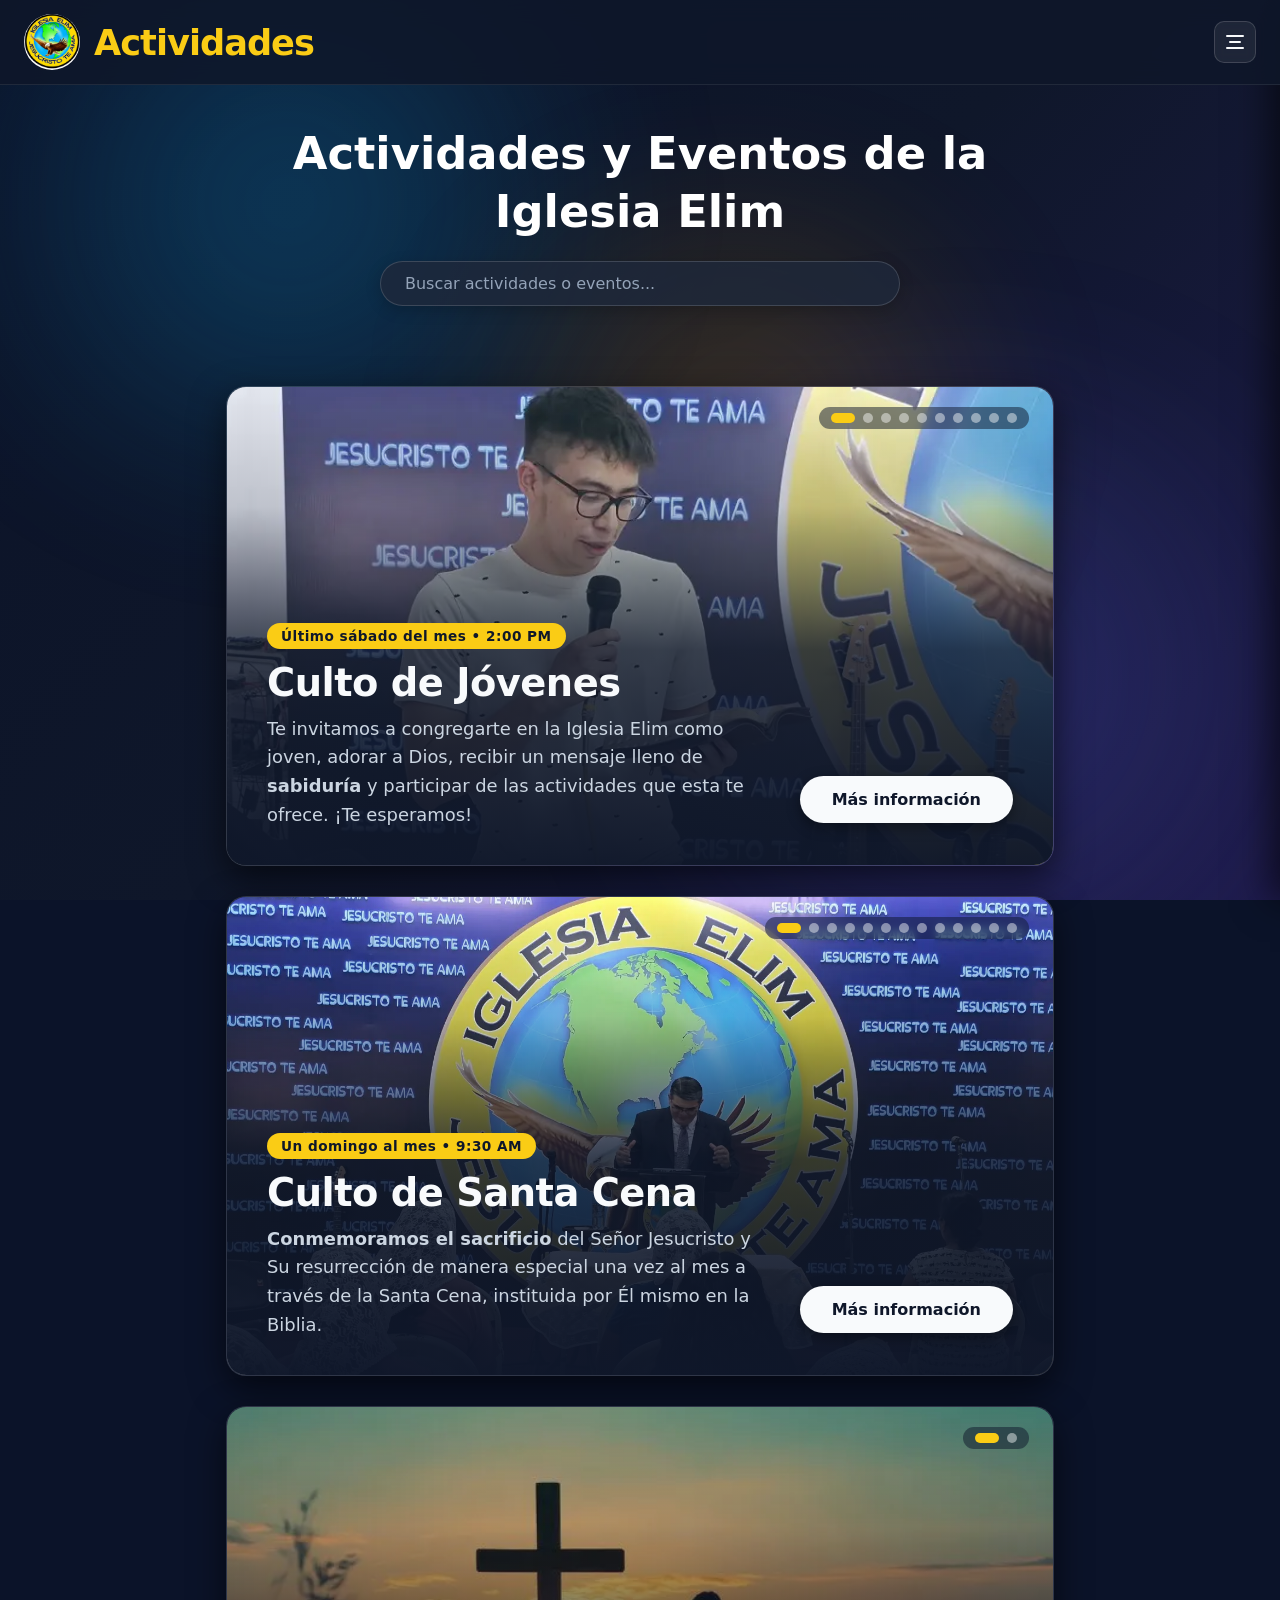
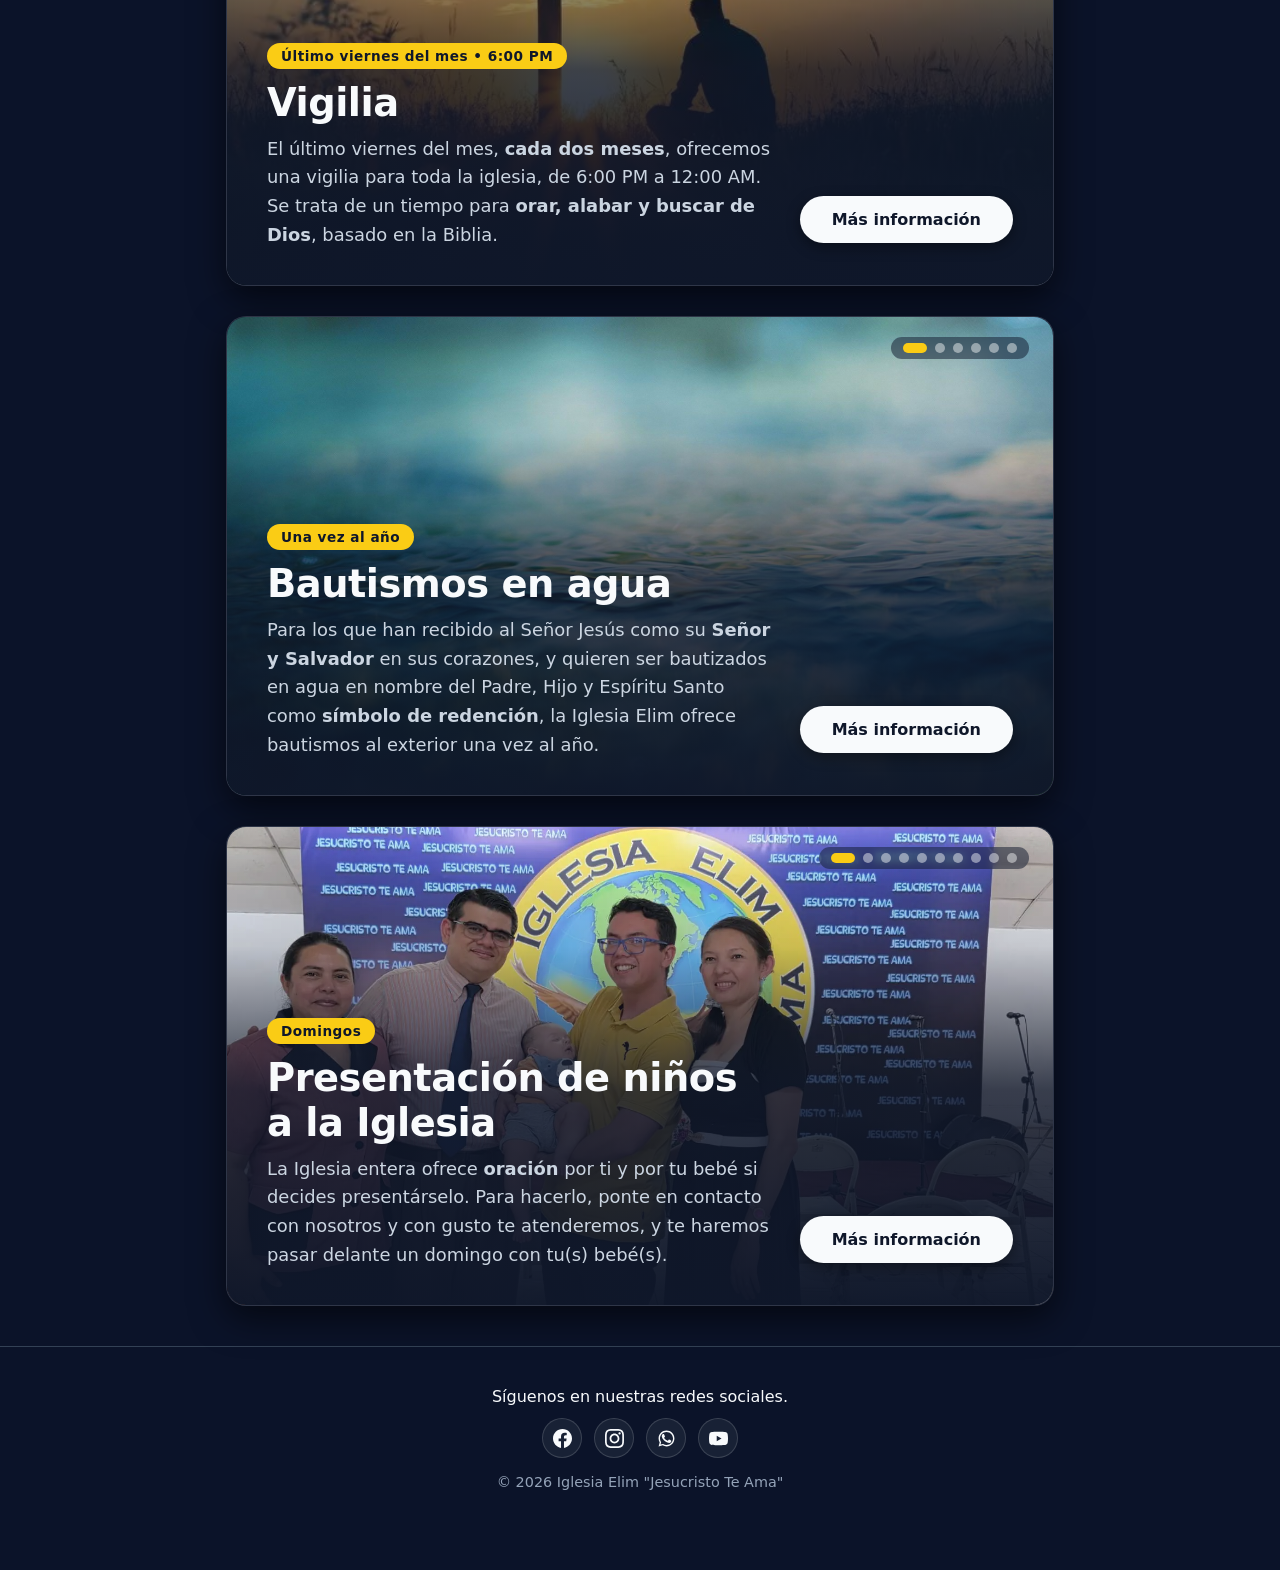
==== commit f0958e0c: "add the Google tag script + add privacy.html & terms.html files to the project" ====
--- a/actividades.html
+++ b/actividades.html
@@ -1,6 +1,20 @@
 <!doctype html>
 <html lang="es">
   <head>
+    <!-- Google tag (gtag.js) -->
+    <script
+      async
+      src="https://www.googletagmanager.com/gtag/js?id=G-246X3Z84NS"
+    ></script>
+    <script>
+      window.dataLayer = window.dataLayer || [];
+      function gtag() {
+        dataLayer.push(arguments);
+      }
+      gtag("js", new Date());
+
+      gtag("config", "G-246X3Z84NS");
+    </script>
     <meta charset="UTF-8" />
     <meta name="viewport" content="width=device-width, initial-scale=1.0" />
     <title>
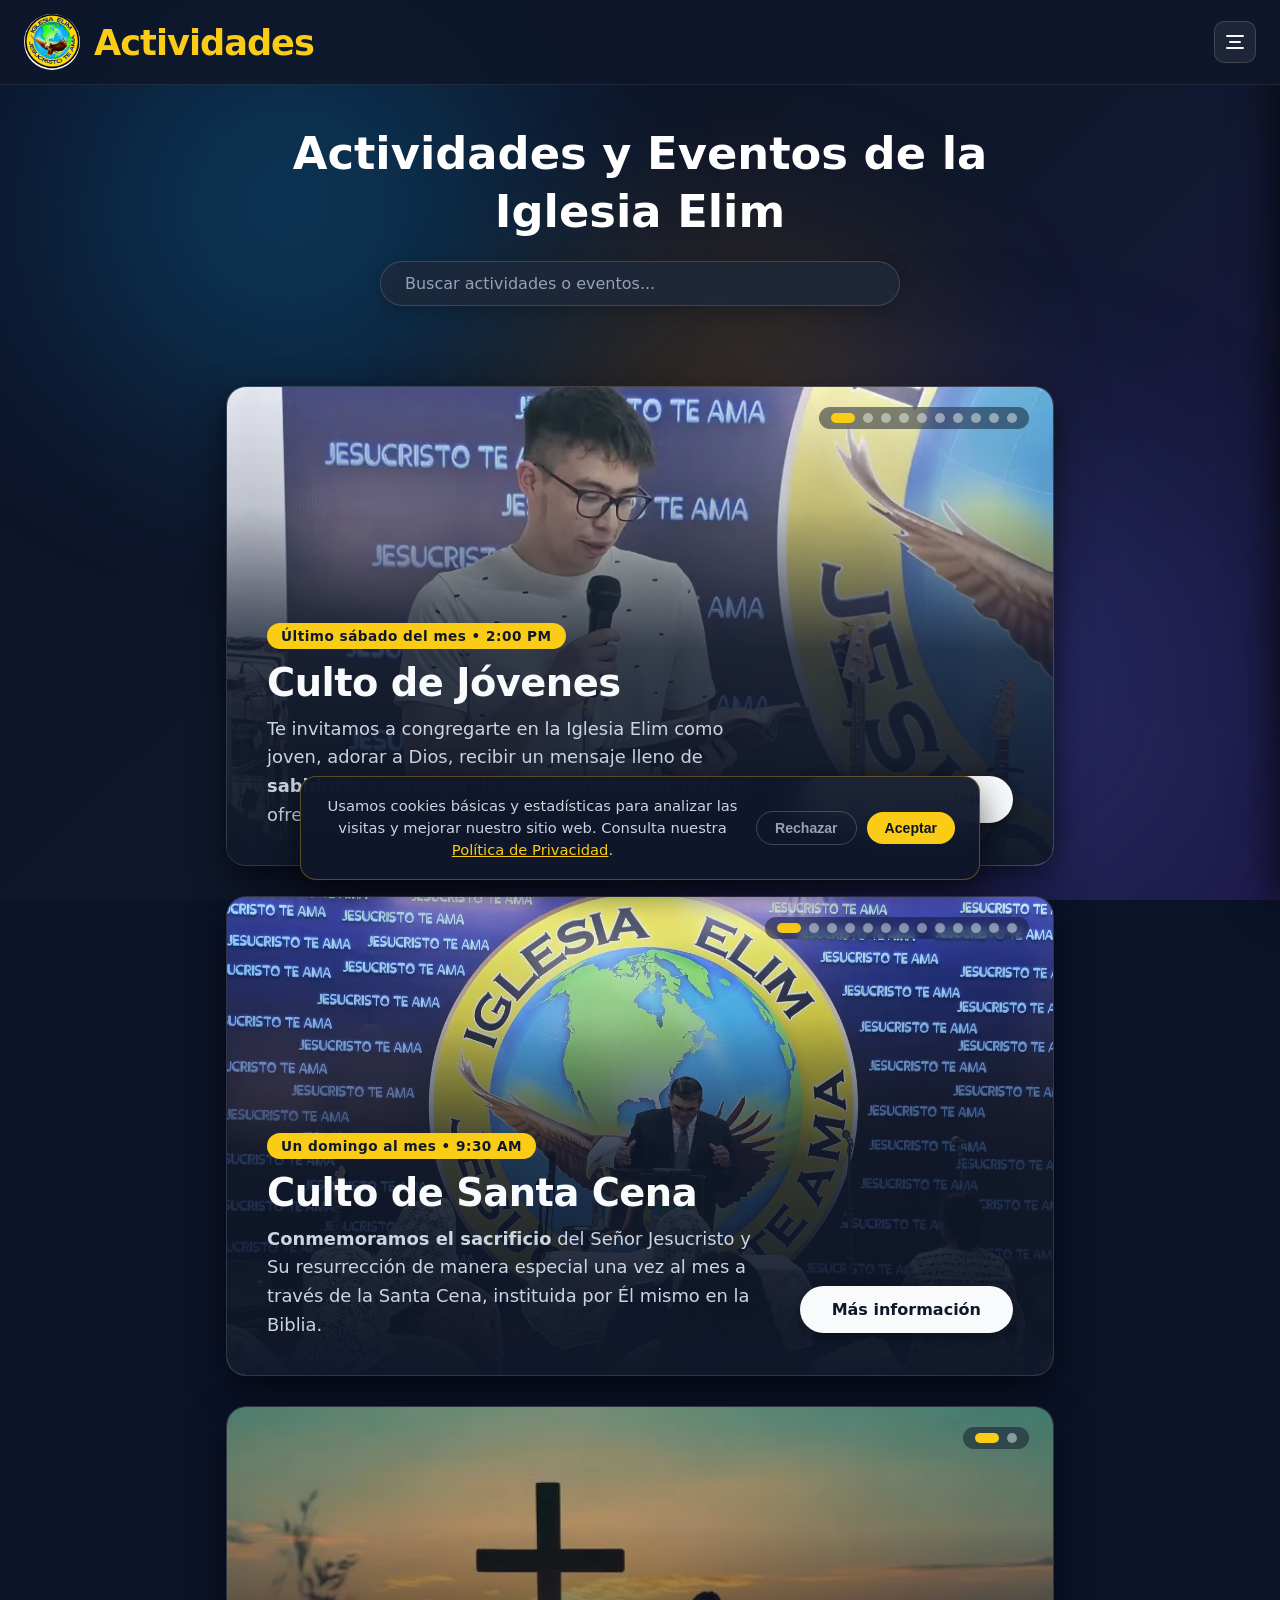
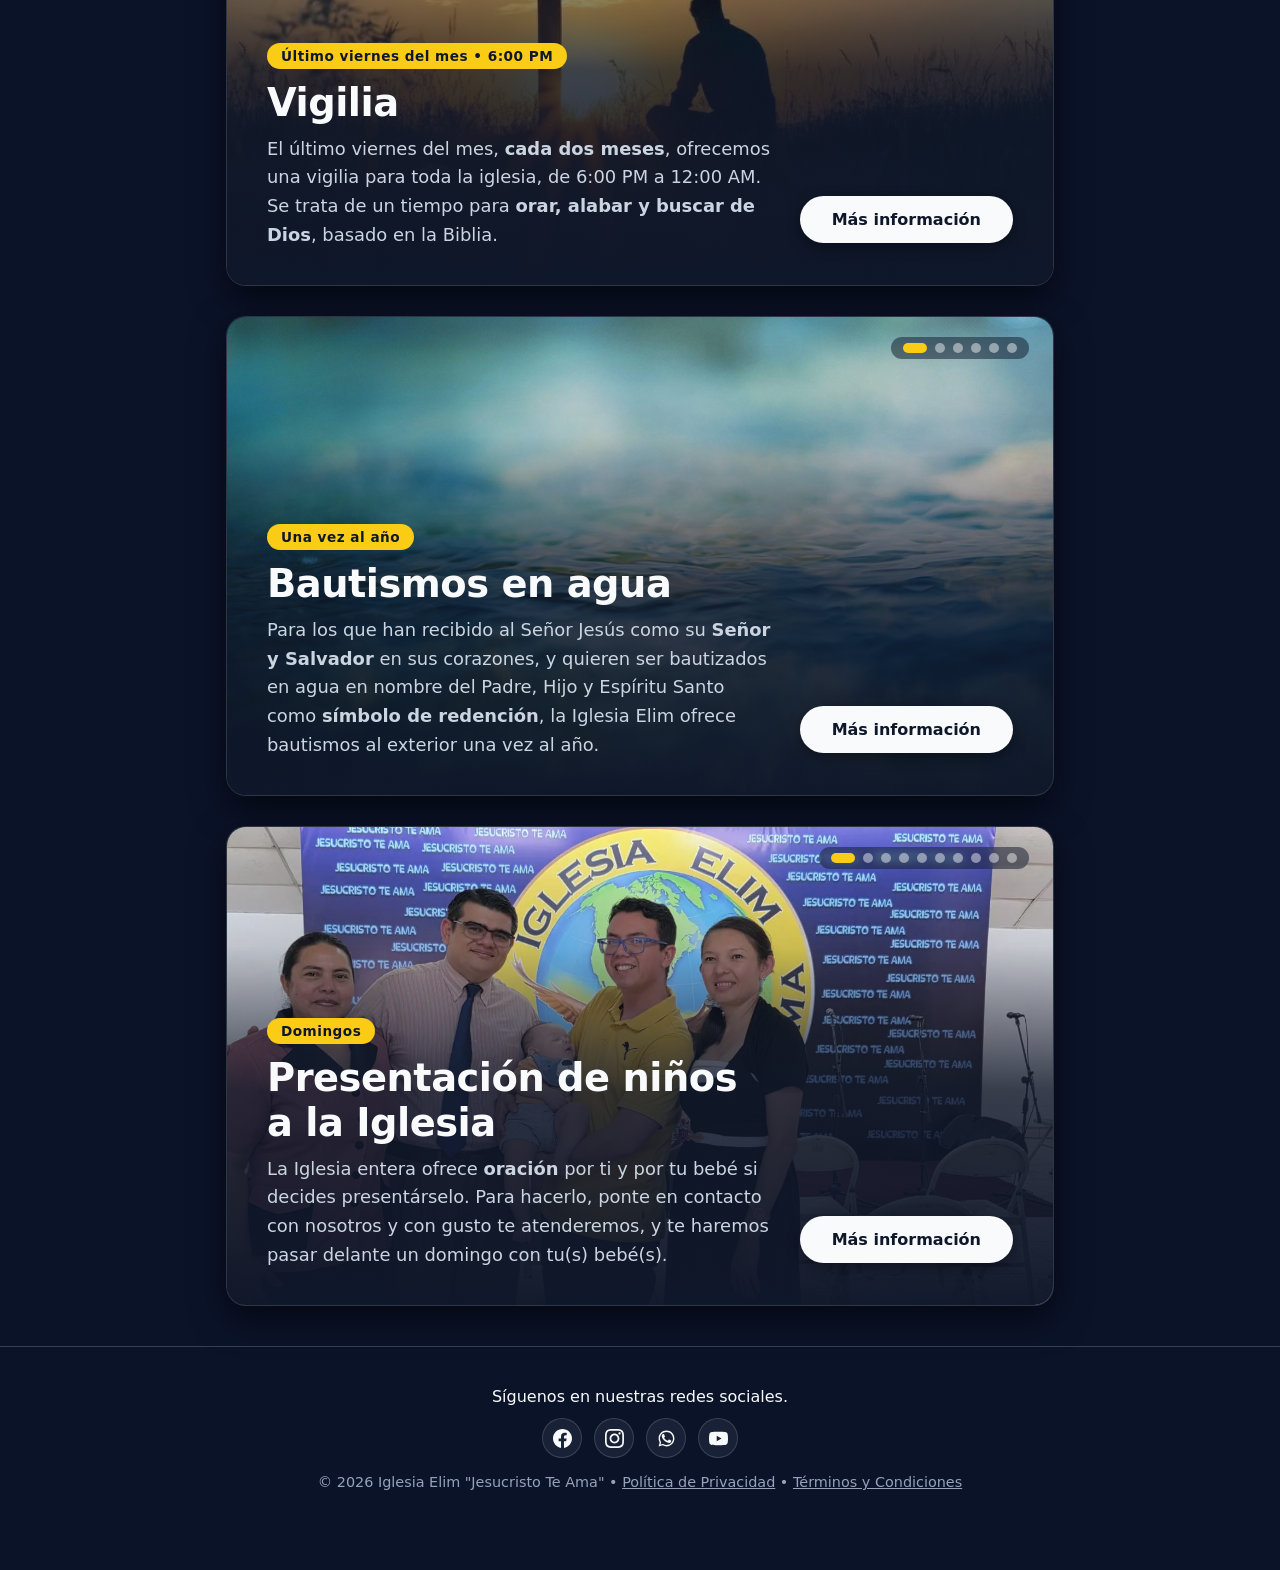
==== commit 740f9709: "feat: add legal pages design & consent handling - Added full HTML markup for terms.html (styled as l" ====
--- a/actividades.html
+++ b/actividades.html
@@ -831,7 +831,18 @@
           </svg>
         </a>
       </div>
-      <p class="copy">&copy; 2026 Iglesia Elim "Jesucristo Te Ama"</p>
+      <p class="copy">
+        &copy; 2026 Iglesia Elim "Jesucristo Te Ama" &bull;
+        <a
+          href="privacy.html"
+          style="color: #94a3b8; text-decoration: underline"
+          >Política de Privacidad</a
+        >
+        &bull;
+        <a href="terms.html" style="color: #94a3b8; text-decoration: underline"
+          >Términos y Condiciones</a
+        >
+      </p>
     </footer>
     <script src="script.js"></script>
   </body>
--- a/styles.css
+++ b/styles.css
@@ -1890,3 +1890,119 @@
 .drawer-footer-link:hover .icon-down {
   transform: translateY(2px);
 }
+
+/* ============================================================
+   PÁGINAS LEGALES (Políticas de Privacidad y Términos de Uso)
+   ============================================================ */
+.legal-main {
+  min-height: 100vh;
+  display: flex;
+  flex-direction: column;
+  align-items: center;
+  padding: 40px 20px 80px 20px;
+  background: radial-gradient(circle at 50% 10%, #1e293b 0%, #0b1329 80%);
+}
+
+.legal-container {
+  max-width: 860px;
+  width: 100%;
+  background: rgba(30, 41, 59, 0.7);
+  backdrop-filter: blur(16px);
+  -webkit-backdrop-filter: blur(16px);
+  border: 1px solid rgba(255, 255, 255, 0.12);
+  border-radius: 20px;
+  padding: 40px;
+  text-align: left;
+  box-shadow: 0 20px 40px rgba(0, 0, 0, 0.5);
+  color: #f8fafc;
+}
+
+@media (max-width: 640px) {
+  .legal-container {
+    padding: 24px 18px;
+  }
+}
+
+/* Botón flotante para volver */
+.legal-nav-back {
+  display: inline-flex;
+  align-items: center;
+  gap: 8px;
+  color: #94a3b8;
+  text-decoration: none;
+  font-size: 0.95rem;
+  margin-bottom: 25px;
+  padding: 8px 16px;
+  border-radius: 50px;
+  background: rgba(15, 23, 42, 0.6);
+  border: 1px solid rgba(255, 255, 255, 0.1);
+  transition: all 0.25s ease;
+}
+
+.legal-nav-back:hover {
+  color: #facc15;
+  border-color: rgba(250, 204, 21, 0.4);
+  transform: translateX(-4px);
+}
+
+.legal-container h1 {
+  font-size: 2.1rem;
+  color: #facc15;
+  margin-bottom: 8px;
+  letter-spacing: -0.5px;
+}
+
+.legal-updated {
+  font-size: 0.85rem;
+  color: #94a3b8;
+  margin-bottom: 30px;
+  border-bottom: 1px solid rgba(255, 255, 255, 0.1);
+  padding-bottom: 16px;
+}
+
+.legal-container h2 {
+  font-size: 1.3rem;
+  color: #38bdf8;
+  margin-top: 28px;
+  margin-bottom: 12px;
+}
+
+.legal-container p {
+  color: #cbd5e1;
+  font-size: 1rem;
+  line-height: 1.7;
+  margin-bottom: 16px;
+}
+
+.legal-container ul,
+.legal-container ol {
+  color: #cbd5e1;
+  padding-left: 24px;
+  margin-bottom: 20px;
+  line-height: 1.7;
+}
+
+.legal-container li {
+  margin-bottom: 8px;
+}
+
+.legal-container a {
+  color: #facc15;
+  text-decoration: underline;
+  transition: opacity 0.2s;
+}
+
+.legal-container a:hover {
+  opacity: 0.85;
+}
+
+/* Bloque destacado para avisos clave */
+.legal-notice-box {
+  background: rgba(14, 165, 233, 0.1);
+  border-left: 4px solid #0ea5e9;
+  padding: 14px 18px;
+  border-radius: 0 12px 12px 0;
+  margin: 20px 0;
+  font-size: 0.95rem;
+  color: #e2e8f0;
+}
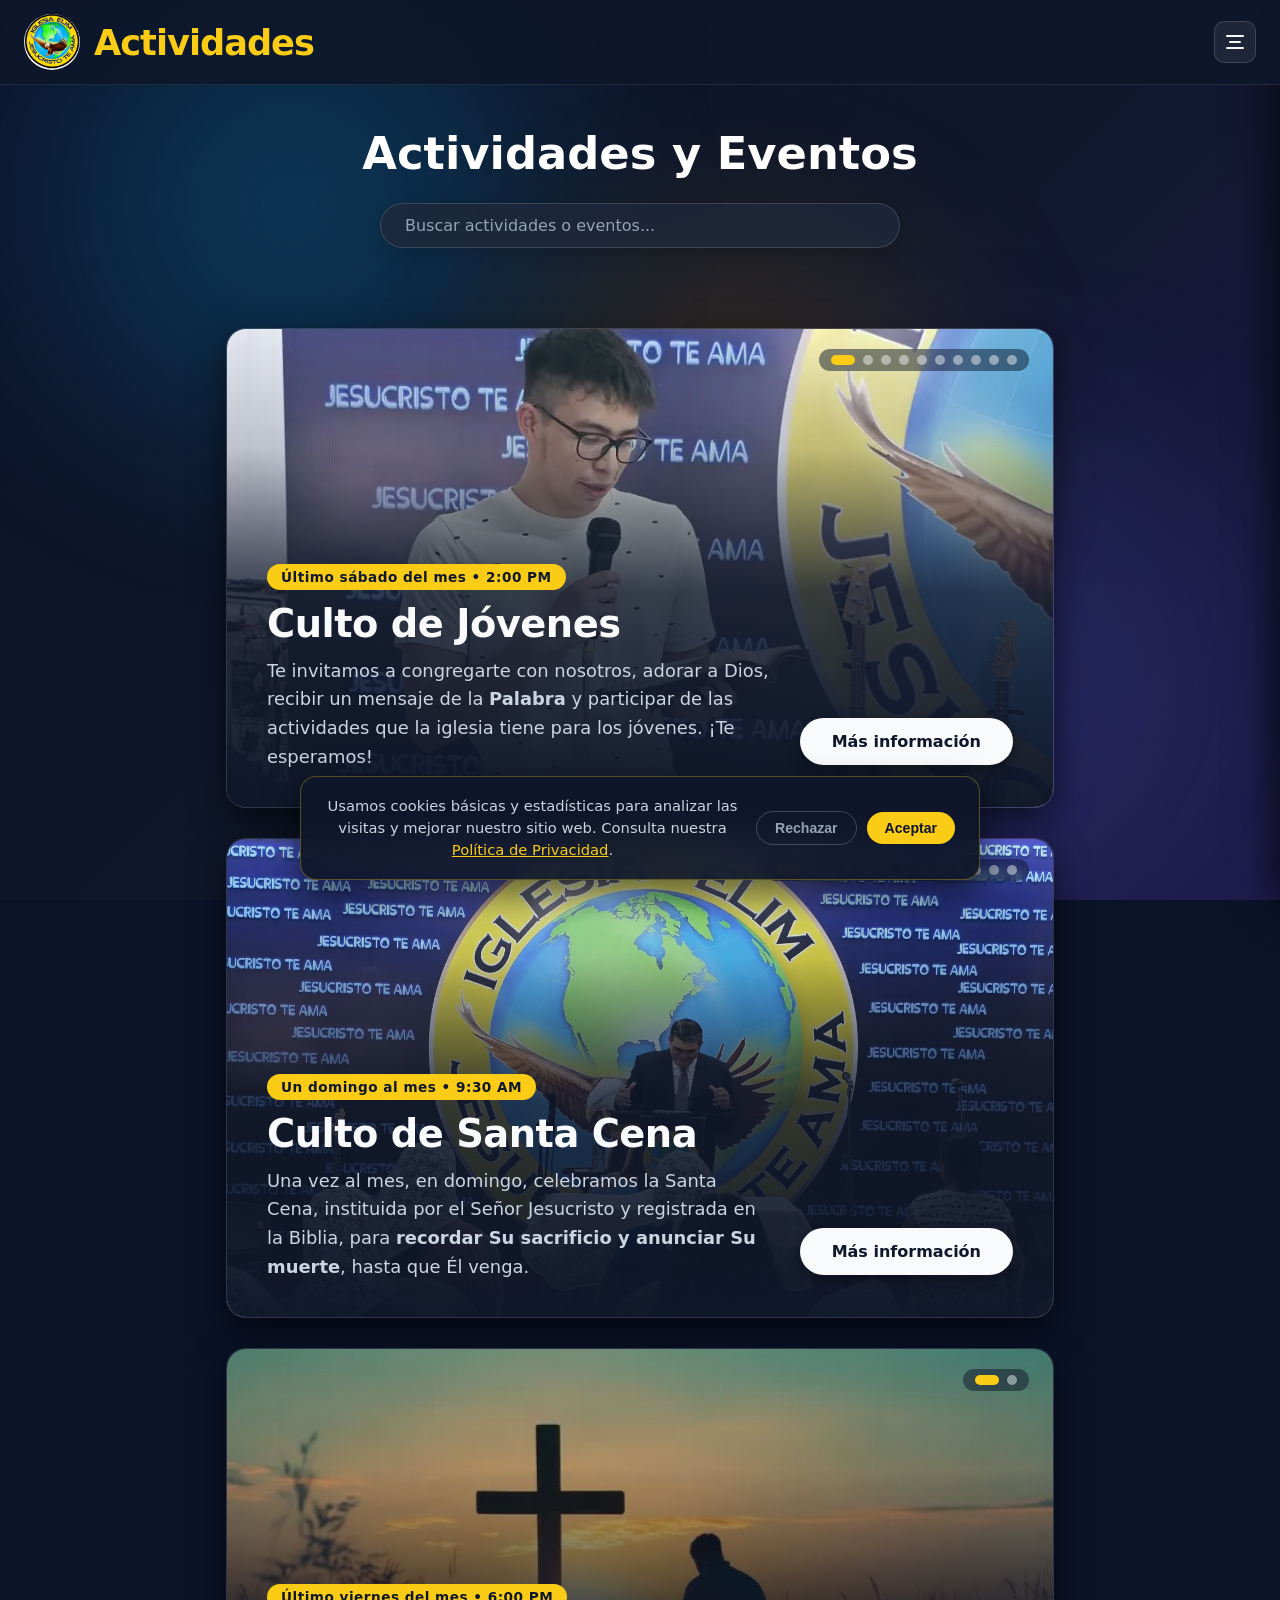
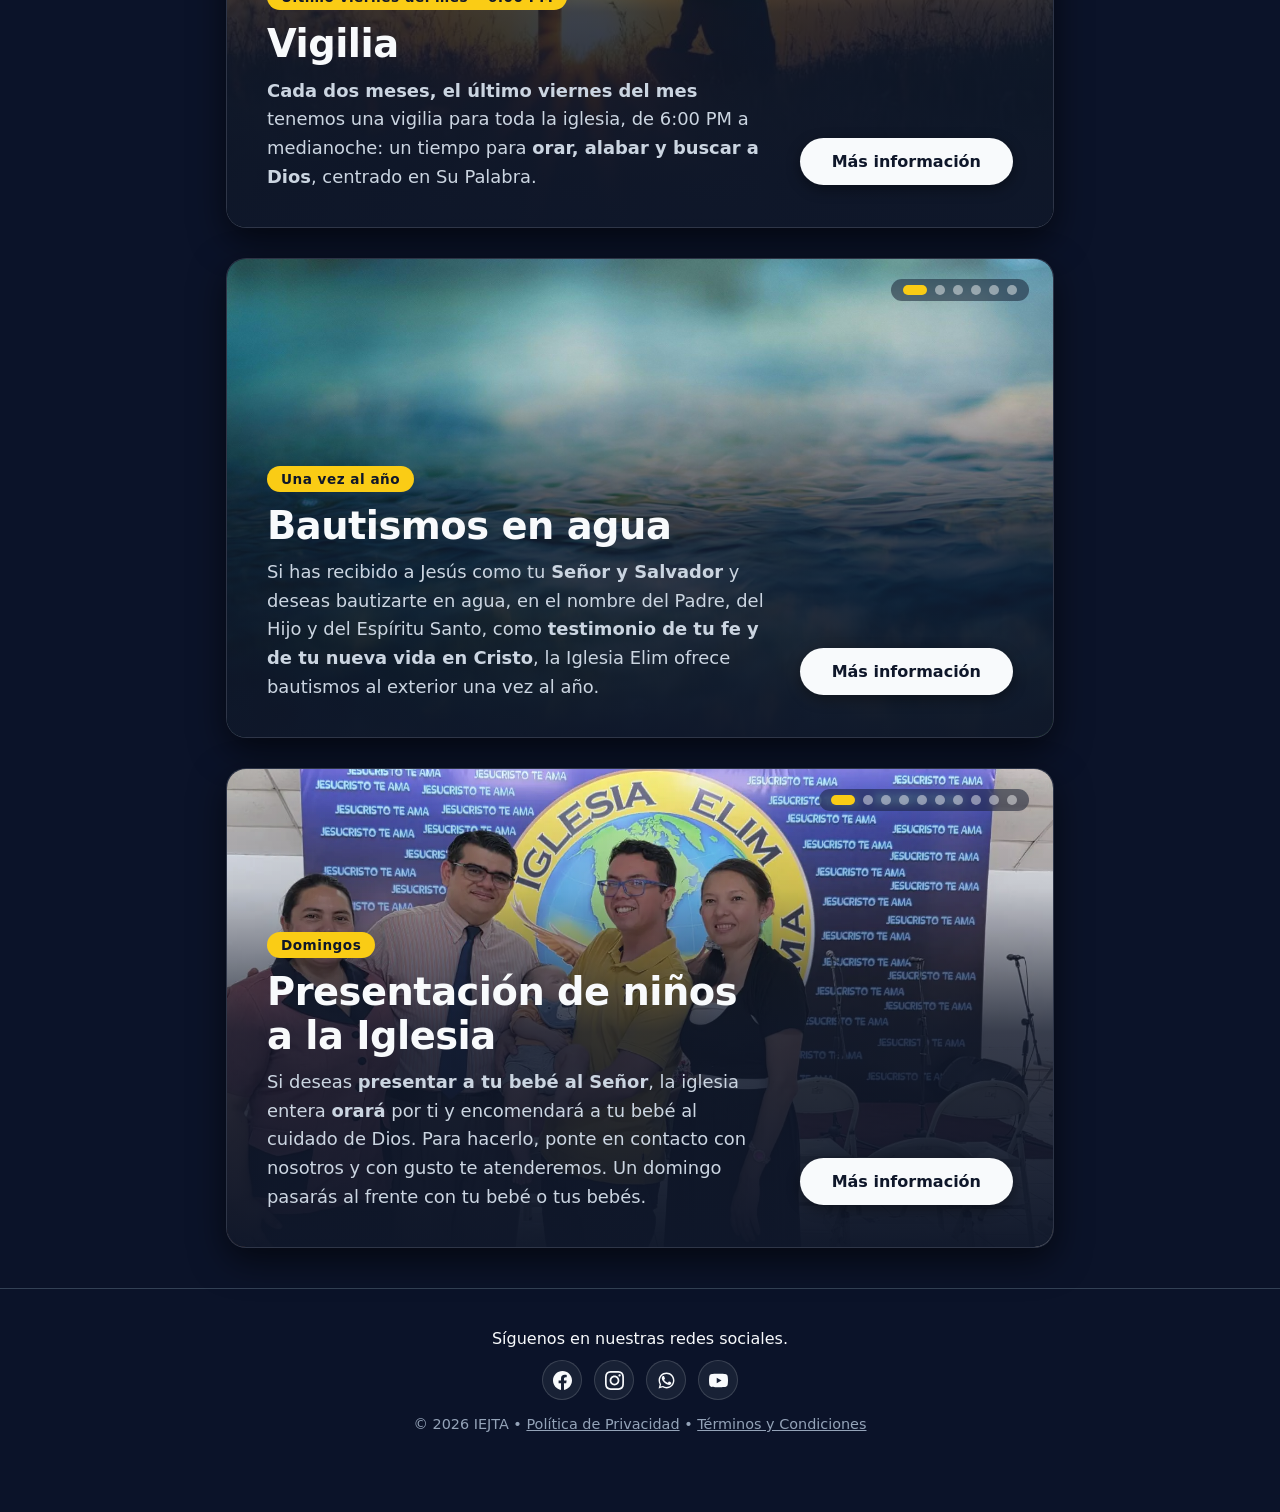
==== commit 78b12d94: "implement changes in the project requested by pastor that will affect HTML files's content" ====
--- a/actividades.html
+++ b/actividades.html
@@ -11,8 +11,15 @@
       function gtag() {
         dataLayer.push(arguments);
       }
+
+      // 1. Leer decisión previa o denegar por defecto
+      var savedConsent = localStorage.getItem("cookie_consent_elim");
+      gtag("consent", "default", {
+        analytics_storage: savedConsent === "granted" ? "granted" : "denied",
+        ad_storage: "denied",
+      });
+
       gtag("js", new Date());
-
       gtag("config", "G-246X3Z84NS");
     </script>
     <meta charset="UTF-8" />
@@ -91,7 +98,7 @@
       <div class="drawer-header">
         <div class="drawer-titulo">
           <img src="logo_iglesia_Elim2.webp" alt="Logo" />
-          <span>Iglesia Elim</span>
+          <span>Iglesia Elim Jesucristo Te Ama</span>
         </div>
         <button
           class="drawer-cerrar"
@@ -115,7 +122,7 @@
         <!-- ── Información ── -->
         <h4 class="drawer-section-title">Información</h4>
         <!-- 2. Horarios (Reloj) -->
-        <a href="#horarios">
+        <a href="index.html#horarios">
           <svg class="nav-icon" viewBox="0 0 24 24">
             <circle cx="12" cy="12" r="10"></circle>
             <polyline points="12 6 12 12 16 14"></polyline>
@@ -124,7 +131,7 @@
         </a>
 
         <!-- 3. Ubicación (Pin de Mapa) -->
-        <a href="#ubicacion">
+        <a href="index.html#ubicacion">
           <svg class="nav-icon" viewBox="0 0 24 24">
             <path d="M21 10c0 7-9 13-9 13s-9-6-9-13a9 9 0 0 1 18 0z"></path>
             <circle cx="12" cy="10" r="3"></circle>
@@ -166,7 +173,7 @@
           <span>Confesión de Fe</span>
         </a>
 
-        <!-- 7. Servicios (Comunidad / Iglesia) -->
+        <!-- 7. Servicios para Niños (Comunidad / Iglesia) -->
         <a href="servicios.html">
           <svg class="nav-icon" viewBox="0 0 24 24">
             <path d="M17 21v-2a4 4 0 0 0-4-4H5a4 4 0 0 0-4 4v2"></path>
@@ -174,7 +181,7 @@
             <path d="M23 21v-2a4 4 0 0 0-3-3.87"></path>
             <path d="M16 3.13a4 4 0 0 1 0 7.75"></path>
           </svg>
-          <span>Servicios</span>
+          <span>Servicios para Niños</span>
         </a>
 
         <!-- 8. Donaciones (Corazón / Ofrenda) -->
@@ -268,7 +275,7 @@
     </aside>
 
     <div class="pagina-contenedor">
-      <h1 class="hero-titulo">Actividades y Eventos de la Iglesia Elim</h1>
+      <h1 class="hero-titulo">Actividades y Eventos</h1>
 
       <div class="buscador-contenedor">
         <input
@@ -371,16 +378,16 @@
                 >
                 <h2 class="tarjeta-titulo">Culto de Jóvenes</h2>
                 <p class="tarjeta-descripcion">
-                  Te invitamos a congregarte en la Iglesia Elim como joven,
-                  adorar a Dios, recibir un mensaje lleno de
-                  <strong>sabiduría</strong> y participar de las actividades que
-                  esta te ofrece. ¡Te esperamos!
+                  Te invitamos a congregarte con nosotros, adorar a Dios,
+                  recibir un mensaje de la
+                  <strong>Palabra</strong> y participar de las actividades que
+                  la iglesia tiene para los jóvenes. ¡Te esperamos!
                 </p>
               </div>
 
               <div class="tarjeta-accion">
                 <a
-                  href="https://whatsapp.com/channel/0029VbBPqz7JJhzQtExPGr06"
+                  href="https://www.biblegateway.com/passage/?search=Eclesiast%C3%A9s%2012%3A1&version=NBLA"
                   target="_blank"
                   rel="noopener noreferrer"
                   class="btn-tarjeta"
@@ -503,10 +510,11 @@
                 <span class="badge-evento">Un domingo al mes • 9:30 AM</span>
                 <h2 class="tarjeta-titulo">Culto de Santa Cena</h2>
                 <p class="tarjeta-descripcion">
-                  <strong>Conmemoramos el sacrificio</strong> del Señor
-                  Jesucristo y Su resurrección de manera especial una vez al mes
-                  a través de la Santa Cena, instituida por Él mismo en la
-                  Biblia.
+                  Una vez al mes, en domingo, celebramos la Santa Cena,
+                  instituida por el Señor Jesucristo y registrada en la Biblia,
+                  para
+                  <strong>recordar Su sacrificio y anunciar Su muerte</strong>,
+                  hasta que Él venga.
                 </p>
               </div>
 
@@ -559,11 +567,11 @@
                 >
                 <h2 class="tarjeta-titulo">Vigilia</h2>
                 <p class="tarjeta-descripcion">
-                  El último viernes del mes, <strong>cada dos meses</strong>,
-                  ofrecemos una vigilia para toda la iglesia, de 6:00 PM a 12:00
-                  AM. Se trata de un tiempo para
-                  <strong>orar, alabar y buscar de Dios</strong>, basado en la
-                  Biblia.
+                  <strong>Cada dos meses, el último viernes del mes</strong>
+                  tenemos una vigilia para toda la iglesia, de 6:00 PM a
+                  medianoche: un tiempo para
+                  <strong>orar, alabar y buscar a Dios</strong>, centrado en Su
+                  Palabra.
                 </p>
               </div>
 
@@ -638,17 +646,19 @@
                 <span class="badge-evento">Una vez al año</span>
                 <h2 class="tarjeta-titulo">Bautismos en agua</h2>
                 <p class="tarjeta-descripcion">
-                  Para los que han recibido al Señor Jesús como su
-                  <strong>Señor y Salvador</strong> en sus corazones, y quieren
-                  ser bautizados en agua en nombre del Padre, Hijo y Espíritu
-                  Santo como <strong>símbolo de redención</strong>, la Iglesia
-                  Elim ofrece bautismos al exterior una vez al año.
+                  Si has recibido a Jesús como tu
+                  <strong>Señor y Salvador</strong> y deseas bautizarte en agua,
+                  en el nombre del Padre, del Hijo y del Espíritu Santo, como
+                  <strong
+                    >testimonio de tu fe y de tu nueva vida en Cristo</strong
+                  >, la Iglesia Elim ofrece bautismos al exterior una vez al
+                  año.
                 </p>
               </div>
 
               <div class="tarjeta-accion">
                 <a
-                  href="https://whatsapp.com/channel/0029VbBPqz7JJhzQtExPGr06"
+                  href="https://www.biblegateway.com/passage/?search=Mateo%2028%3A19&version=RVA-2015"
                   target="_blank"
                   rel="noopener noreferrer"
                   class="btn-tarjeta"
@@ -743,16 +753,17 @@
                   Presentación de niños a la Iglesia
                 </h2>
                 <p class="tarjeta-descripcion">
-                  La Iglesia entera ofrece <strong>oración</strong> por ti y por
-                  tu bebé si decides presentárselo. Para hacerlo, ponte en
-                  contacto con nosotros y con gusto te atenderemos, y te haremos
-                  pasar delante un domingo con tu(s) bebé(s).
+                  Si deseas <strong>presentar a tu bebé al Señor</strong>, la
+                  iglesia entera <strong>orará</strong> por ti y encomendará a
+                  tu bebé al cuidado de Dios. Para hacerlo, ponte en contacto
+                  con nosotros y con gusto te atenderemos. Un domingo pasarás al
+                  frente con tu bebé o tus bebés.
                 </p>
               </div>
 
               <div class="tarjeta-accion">
                 <a
-                  href="https://whatsapp.com/channel/0029VbBPqz7JJhzQtExPGr06"
+                  href="https://www.biblegateway.com/passage/?search=Lucas%202%3A22&version=RVA-2015"
                   target="_blank"
                   rel="noopener noreferrer"
                   class="btn-tarjeta"
@@ -773,7 +784,7 @@
       <div class="social-links-row">
         <!-- Facebook -->
         <a
-          href="https://facebook.com/"
+          href="https://www.facebook.com/profile.php?id=100081862545821"
           target="_blank"
           rel="noopener noreferrer"
           class="social-btn btn-facebook"
@@ -832,7 +843,7 @@
         </a>
       </div>
       <p class="copy">
-        &copy; 2026 Iglesia Elim "Jesucristo Te Ama" &bull;
+        &copy; 2026 IEJTA &bull;
         <a
           href="privacy.html"
           style="color: #94a3b8; text-decoration: underline"
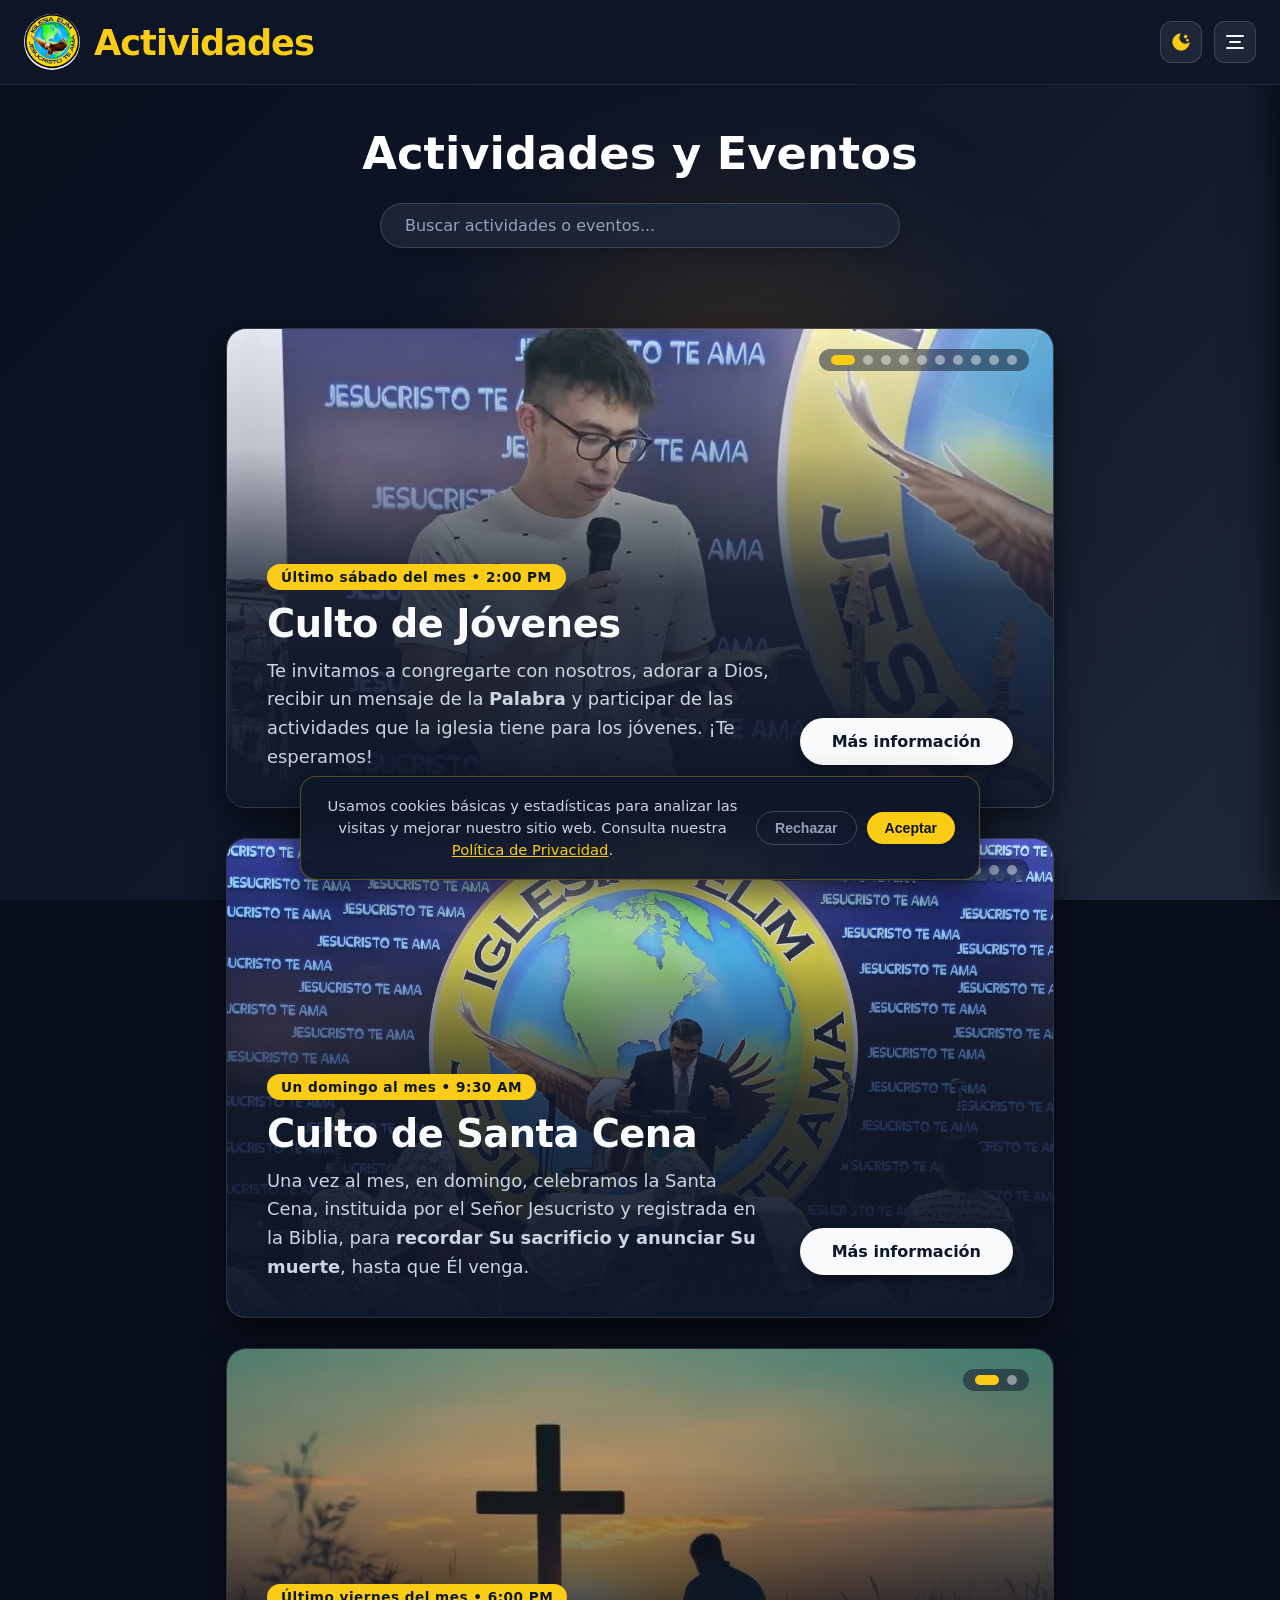
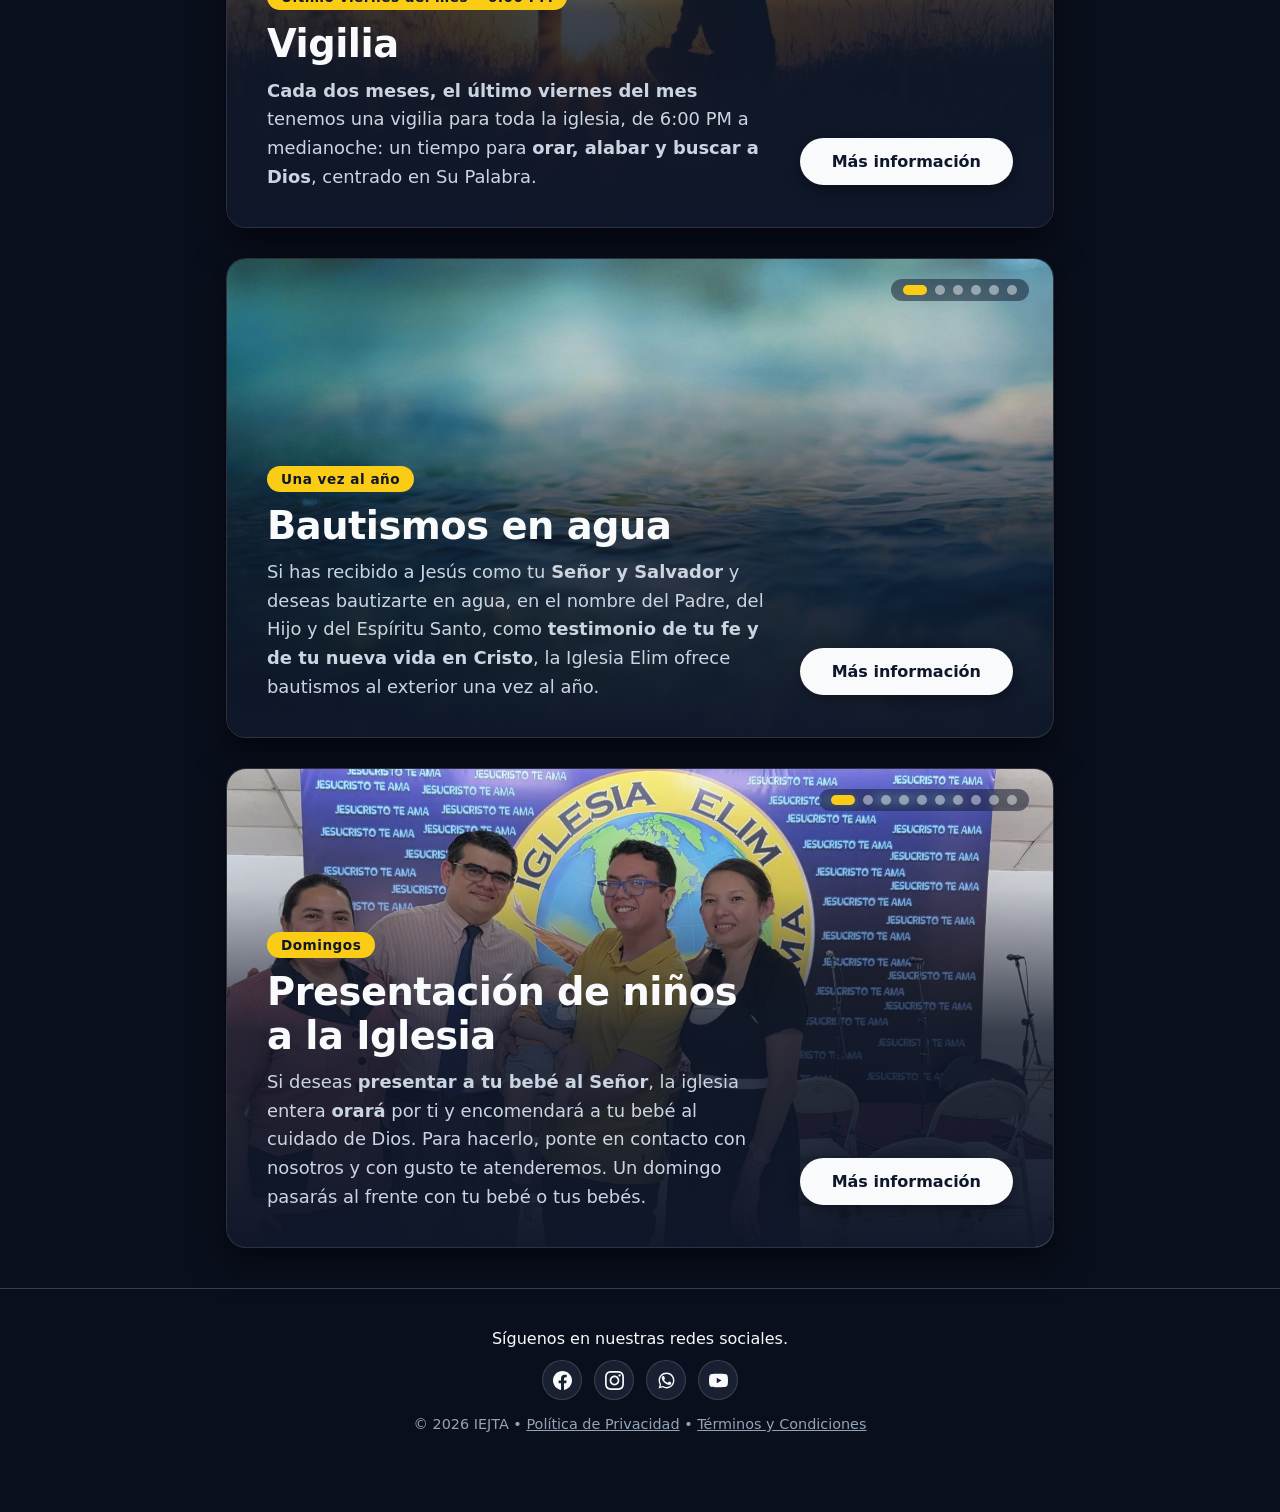
==== commit 9d730d50: "create a fun button next to the hamburger button which lets people change the background color, whet" ====
--- a/actividades.html
+++ b/actividades.html
@@ -77,18 +77,81 @@
         />
         <h1 class="titulo">Actividades</h1>
       </a>
-
-      <!-- Botón Hamburguesa -->
-      <button
-        class="menu-hbtn"
-        id="btn-menu"
-        aria-label="Abrir menú"
-        aria-expanded="false"
-      >
-        <span class="hbtn-line"></span>
-        <span class="hbtn-line"></span>
-        <span class="hbtn-line"></span>
-      </button>
+      <!-- Acciones a la derecha: Botón Celestial + Menú Hamburguesa -->
+      <div class="header-actions">
+        <!-- BOTÓN INTERACTIVO SOL / LUNA -->
+        <button
+          class="theme-toggle-btn"
+          id="theme-toggle"
+          aria-label="Cambiar entre modo día y noche"
+          title="Alternar Día / Noche"
+        >
+          <div class="celestial-orbit">
+            <!-- Icono Luna (Modo Oscuro) -->
+            <svg
+              class="icon-moon"
+              viewBox="0 0 24 24"
+              fill="none"
+              stroke="currentColor"
+            >
+              <path
+                d="M21 12.79A9 9 0 1 1 11.21 3 7 7 0 0 0 21 12.79z"
+                fill="currentColor"
+              />
+              <circle
+                cx="17"
+                cy="6"
+                r="1.5"
+                fill="#facc15"
+                class="star-sparkle star-1"
+              />
+              <circle
+                cx="19"
+                cy="10"
+                r="1"
+                fill="#facc15"
+                class="star-sparkle star-2"
+              />
+            </svg>
+            <!-- Icono Sol (Modo Claro) -->
+            <svg
+              class="icon-sun"
+              viewBox="0 0 24 24"
+              fill="none"
+              stroke="currentColor"
+            >
+              <circle cx="12" cy="12" r="5" fill="currentColor" />
+              <g
+                class="sun-rays"
+                stroke="currentColor"
+                stroke-width="2"
+                stroke-linecap="round"
+              >
+                <line x1="12" y1="1" x2="12" y2="3" />
+                <line x1="12" y1="21" x2="12" y2="23" />
+                <line x1="4.22" y1="4.22" x2="5.64" y2="5.64" />
+                <line x1="18.36" y1="18.36" x2="19.78" y2="19.78" />
+                <line x1="1" y1="12" x2="3" y2="12" />
+                <line x1="21" y1="12" x2="23" y2="12" />
+                <line x1="4.22" y1="19.78" x2="5.64" y2="18.36" />
+                <line x1="18.36" y1="5.64" x2="19.78" y2="4.22" />
+              </g>
+            </svg>
+          </div>
+        </button>
+
+        <!-- Botón Hamburguesa a la derecha (SIEMPRE AFUERA de header-brand) -->
+        <button
+          class="menu-hbtn"
+          id="btn-menu"
+          aria-label="Abrir menú"
+          aria-expanded="false"
+        >
+          <span class="hbtn-line"></span>
+          <span class="hbtn-line"></span>
+          <span class="hbtn-line"></span>
+        </button>
+      </div>
     </header>
 
     <!-- Overlay y Panel Lateral -->
@@ -213,7 +276,7 @@
         <div class="social-links-row">
           <!-- Facebook -->
           <a
-            href="https://facebook.com/"
+            href="https://www.facebook.com/profile.php?id=100081862545821"
             target="_blank"
             rel="noopener noreferrer"
             class="social-btn facebook"
@@ -387,7 +450,7 @@
 
               <div class="tarjeta-accion">
                 <a
-                  href="https://www.biblegateway.com/passage/?search=Eclesiast%C3%A9s%2012%3A1&version=NBLA"
+                  href="https://www.facebook.com/profile.php?id=100081862545821"
                   target="_blank"
                   rel="noopener noreferrer"
                   class="btn-tarjeta"
@@ -520,7 +583,7 @@
 
               <div class="tarjeta-accion">
                 <a
-                  href="https://www.biblegateway.com/passage/?search=Lucas%2022%3A14-20&version=RVA-2015"
+                  href="https://www.facebook.com/profile.php?id=100081862545821"
                   target="_blank"
                   rel="noopener noreferrer"
                   class="btn-tarjeta"
@@ -577,7 +640,7 @@
 
               <div class="tarjeta-accion">
                 <a
-                  href="https://www.biblegateway.com/passage/?search=Mateo%2026%3A41&version=NBLA"
+                  href="https://www.facebook.com/profile.php?id=100081862545821"
                   target="_blank"
                   rel="noopener noreferrer"
                   class="btn-tarjeta"
@@ -658,7 +721,7 @@
 
               <div class="tarjeta-accion">
                 <a
-                  href="https://www.biblegateway.com/passage/?search=Mateo%2028%3A19&version=RVA-2015"
+                  href="https://www.facebook.com/profile.php?id=100081862545821"
                   target="_blank"
                   rel="noopener noreferrer"
                   class="btn-tarjeta"
@@ -763,7 +826,7 @@
 
               <div class="tarjeta-accion">
                 <a
-                  href="https://www.biblegateway.com/passage/?search=Lucas%202%3A22&version=RVA-2015"
+                  href="https://www.facebook.com/profile.php?id=100081862545821"
                   target="_blank"
                   rel="noopener noreferrer"
                   class="btn-tarjeta"
--- a/styles.css
+++ b/styles.css
@@ -1,19 +1,19 @@
 :root {
-  /* Paleta Celestial & Modo Oscuro */
-  --bg-main: #0b1329;
+  /* Paleta Celestial & Modo Oscuro (Afinada para mayor armonía y elegancia) */
+  --bg-main: #0a0f1d;
   --bg-slate: #0f172a;
   --text-primary: #f8fafc;
   --text-muted: #94a3b8;
 
-  /* Acentos y Brillos */
-  --gold-accent: #facc15;
-  --gold-hover: #eab308;
-  --aurora-blue: #0ea5e9;
-  --aurora-indigo: #6366f1;
+  /* Acentos y Brillos (Tonos más sobrios y menos fluorescentes) */
+  --gold-accent: #eab308;
+  --gold-hover: #ca8a04;
+  --aurora-blue: #0284c7;
+  --aurora-indigo: #4f46e5;
 
   /* Contenedores y Bordes */
-  --card-bg: rgba(30, 41, 59, 0.7);
-  --border-glass: rgba(255, 255, 255, 0.15);
+  --card-bg: rgba(15, 23, 42, 0.7);
+  --border-glass: rgba(255, 255, 255, 0.12);
   --radius-pill: 50px;
 }
 html {
@@ -28,11 +28,425 @@
 }
 
 body.cuerpo {
-  background-color: #0b1329;
+  background-color: #0a0f1d;
   color: #f8fafc;
   font-family: system-ui, sans-serif;
   text-align: center;
   padding: 0 0px 40px 0px;
+}
+/* ============================================================
+   PALETA DE FONDO CLARO (MODO ALABASTRO & LUZ MATUTINA)
+   ============================================================ */
+:root[data-theme="light"],
+body.modo-claro {
+  --bg-main: #fbfaf7;
+  --bg-slate: #f4efe6;
+  --text-primary: #0f172a;
+  --text-secondary: #334155;
+  --text-muted: #64748b;
+  --gold-accent: #c28816;
+  --gold-hover: #9a6808;
+  --gold-text: #9a6808;
+  --card-bg: rgba(255, 255, 255, 0.94);
+  --border-glass: rgba(214, 203, 184, 0.6);
+}
+
+/* --- Adaptación cromática integral en Modo Claro --- */
+
+/* 1. Fondo general y cuerpo */
+body.modo-claro,
+[data-theme="light"] body.cuerpo {
+  background-color: var(--bg-main);
+  color: var(--text-primary);
+}
+
+/* 2. Aurora Celestial Diurna (Luz matutina de templo) */
+[data-theme="light"] .aurora-bg,
+body.modo-claro .aurora-bg {
+  background: linear-gradient(145deg, #fbfaf7 0%, #f5efe3 50%, #eae2d1 100%);
+}
+
+[data-theme="light"] .aurora-blob-1,
+body.modo-claro .aurora-blob-1 {
+  background: radial-gradient(
+    circle,
+    rgba(56, 189, 248, 0.18) 0%,
+    rgba(251, 250, 247, 0) 70%
+  );
+}
+
+[data-theme="light"] .aurora-blob-2,
+body.modo-claro .aurora-blob-2 {
+  background: radial-gradient(
+    circle,
+    rgba(245, 158, 11, 0.16) 0%,
+    rgba(251, 250, 247, 0) 70%
+  );
+}
+
+[data-theme="light"] .aurora-blob-3,
+body.modo-claro .aurora-blob-3 {
+  background: radial-gradient(
+    circle,
+    rgba(168, 85, 247, 0.1) 0%,
+    rgba(251, 250, 247, 0) 70%
+  );
+}
+
+/* 3. Header y Drawer en Modo Claro */
+[data-theme="light"] .header,
+body.modo-claro .header {
+  background-color: rgba(251, 250, 247, 0.92);
+  border-bottom: 1px solid rgba(214, 203, 184, 0.5);
+  box-shadow: 0 4px 20px rgba(0, 0, 0, 0.03);
+}
+
+[data-theme="light"] .titulo,
+body.modo-claro .titulo {
+  color: var(--gold-text);
+}
+
+[data-theme="light"] .menu-hbtn,
+body.modo-claro .menu-hbtn {
+  background: rgba(255, 255, 255, 0.8);
+  border: 1px solid rgba(214, 203, 184, 0.7);
+}
+
+[data-theme="light"] .menu-hbtn .hbtn-line,
+body.modo-claro .menu-hbtn .hbtn-line {
+  background-color: #1e293b;
+}
+
+[data-theme="light"] .menu-drawer,
+body.modo-claro .menu-drawer,
+[data-theme="light"] .drawer-nav,
+body.modo-claro .drawer-nav,
+[data-theme="light"] .drawer-footer,
+body.modo-claro .drawer-footer {
+  background: #fbfaf7 !important;
+  border-left-color: rgba(214, 203, 184, 0.5);
+}
+
+[data-theme="light"] .drawer-nav a,
+body.modo-claro .drawer-nav a {
+  color: #475569;
+}
+
+[data-theme="light"] .drawer-nav a:hover,
+body.modo-claro .drawer-nav a:hover {
+  background-color: rgba(194, 136, 22, 0.1);
+  color: var(--gold-text);
+}
+
+[data-theme="light"] .drawer-nav a.active,
+body.modo-claro .drawer-nav a.active {
+  background-color: rgba(194, 136, 22, 0.14);
+  color: var(--gold-text);
+  border-left-color: var(--gold-accent);
+}
+
+/* ============================================================
+   CORRECCIÓN DE TÍTULOS Y TEXTOS EN MODO CLARO
+   (Deja los buscadores totalmente intactos)
+   ============================================================ */
+
+/* 1. Títulos principales en todas las páginas (Inicio, Actividades, Servicios, etc.) */
+[data-theme="light"] .hero-titulo,
+body.modo-claro .hero-titulo,
+[data-theme="light"] .donaciones-titulo,
+body.modo-claro .donaciones-titulo,
+[data-theme="light"] .pagina-contenedor h1,
+body.modo-claro .pagina-contenedor h1,
+[data-theme="light"] .pagina-contenedor h2,
+body.modo-claro .pagina-contenedor h2 {
+  color: #0f172a !important; /* Pizarra oscuro nítido y legible */
+  text-shadow: none !important;
+}
+
+/* 2. Subtítulos y textos explicativos */
+[data-theme="light"] .hero-subtitulo,
+body.modo-claro .hero-subtitulo,
+[data-theme="light"] .donaciones-subtitulo,
+body.modo-claro .donaciones-subtitulo,
+[data-theme="light"] .texto-parrafo,
+body.modo-claro .texto-parrafo {
+  color: #475569 !important; /* Gris pizarra suave */
+}
+
+/* 3. Títulos de secciones */
+[data-theme="light"] .section-titulo,
+body.modo-claro .section-titulo {
+  color: #9a6808 !important; /* Dorado ámbar cálido */
+}
+
+/* 4. Doctrinas y Donaciones (Evita que el texto quede invisible) */
+[data-theme="light"] .card-banco-info h3,
+body.modo-claro .card-banco-info h3,
+[data-theme="light"] .doctrina-item summary,
+body.modo-claro .doctrina-item summary {
+  color: #9a6808 !important;
+}
+
+[data-theme="light"] .card-banco-info p,
+body.modo-claro .card-banco-info p,
+[data-theme="light"] .doctrina-contenido,
+body.modo-claro .doctrina-contenido {
+  color: #334155 !important;
+}
+
+/* 6. Tarjetas de Horarios y Actividades */
+[data-theme="light"] .card,
+body.modo-claro .card {
+  background: #ffffff;
+  border: 1px solid rgba(214, 203, 184, 0.6);
+  box-shadow:
+    0 8px 24px rgba(112, 90, 50, 0.06),
+    0 2px 6px rgba(0, 0, 0, 0.02);
+}
+
+[data-theme="light"] .card:hover,
+body.modo-claro .card:hover {
+  background: #ffffff;
+  border-color: var(--gold-accent);
+  box-shadow: 0 12px 30px rgba(194, 136, 22, 0.15);
+}
+
+[data-theme="light"] .card h3,
+body.modo-claro .card h3 {
+  color: #0f172a;
+}
+
+[data-theme="light"] .card p,
+body.modo-claro .card p {
+  color: #475569;
+}
+
+[data-theme="light"] .hora,
+body.modo-claro .hora {
+  color: var(--gold-text);
+}
+
+/* Tarjeta destacada (Domingo) */
+[data-theme="light"] .card.card-destacada,
+body.modo-claro .card.card-destacada {
+  background: linear-gradient(180deg, #fffcf4 0%, #fff6e0 100%);
+  border: 1.5px solid rgba(194, 136, 22, 0.55);
+  box-shadow: 0 8px 28px rgba(194, 136, 22, 0.16);
+}
+
+[data-theme="light"] .section-titulo,
+body.modo-claro .section-titulo {
+  color: var(--gold-text);
+}
+
+[data-theme="light"] .direccion,
+body.modo-claro .direccion {
+  color: #475569;
+}
+
+/* 7. Pie de página (Footer) y Redes Sociales en Modo Claro */
+[data-theme="light"] .footer,
+body.modo-claro .footer {
+  border-top: 1px solid rgba(214, 203, 184, 0.6);
+  color: #475569;
+}
+
+[data-theme="light"] .social-btn,
+body.modo-claro .social-btn {
+  background: #ffffff !important;
+  border: 1px solid rgba(214, 203, 184, 0.7) !important;
+  color: #334155 !important;
+  box-shadow: 0 3px 10px rgba(0, 0, 0, 0.05) !important;
+}
+
+[data-theme="light"] .social-btn:hover,
+body.modo-claro .social-btn:hover {
+  box-shadow: 0 6px 16px rgba(0, 0, 0, 0.12) !important;
+}
+
+[data-theme="light"] .copy,
+body.modo-claro .copy,
+[data-theme="light"] .copy a,
+body.modo-claro .copy a {
+  color: #64748b !important;
+}
+/* ============================================================
+   PROTECCIÓN DE TARJETAS DE EVENTOS / FOTOS EN MODO CLARO
+   (Garantiza que el texto sobre fotos siempre sea nítido y legible)
+   ============================================================ */
+
+/* 1. Marco y sombra de la tarjeta sobre el fondo claro */
+[data-theme="light"] .tarjeta-evento,
+body.modo-claro .tarjeta-evento {
+  border: 1.5px solid rgba(214, 203, 184, 0.6) !important;
+  box-shadow:
+    0 16px 35px rgba(112, 90, 50, 0.14),
+    0 4px 12px rgba(0, 0, 0, 0.08) !important;
+}
+
+/* 2. El título de la tarjeta de foto (SIEMPRE blanco brillante y con sombra protectora) */
+[data-theme="light"] .tarjeta-evento .tarjeta-titulo,
+body.modo-claro .tarjeta-evento .tarjeta-titulo {
+  color: #ffffff !important;
+  text-shadow: 0 2px 10px rgba(0, 0, 0, 0.7) !important;
+}
+
+/* 3. La descripción y texto en negrita sobre la foto */
+[data-theme="light"] .tarjeta-evento .tarjeta-descripcion,
+body.modo-claro .tarjeta-evento .tarjeta-descripcion {
+  color: #f1f5f9 !important;
+  text-shadow: 0 1px 6px rgba(0, 0, 0, 0.6) !important;
+}
+
+[data-theme="light"] .tarjeta-evento .tarjeta-descripcion strong,
+body.modo-claro .tarjeta-evento .tarjeta-descripcion strong {
+  color: #ffffff !important;
+}
+
+/* 4. Botón "Más información" dentro de la tarjeta */
+[data-theme="light"] .tarjeta-evento .btn-tarjeta,
+body.modo-claro .tarjeta-evento .btn-tarjeta {
+  background-color: #ffffff !important;
+  color: #0f172a !important;
+  box-shadow: 0 4px 14px rgba(0, 0, 0, 0.25) !important;
+}
+
+[data-theme="light"] .tarjeta-evento .btn-tarjeta:hover,
+body.modo-claro .tarjeta-evento .btn-tarjeta:hover {
+  background-color: #facc15 !important;
+  color: #0f172a !important;
+}
+/* ============================================================
+   ADAPTACIÓN CROMÁTICA: CONFESIÓN DE FE Y DONACIONES
+   (Elimina los bloques negros y cajas oscuras en Modo Claro)
+   ============================================================ */
+
+/* 1. CAJAS DE VERSÍCULOS BÍBLICOS (En Confesión de Fe y Donaciones) */
+/* Pasan de ser bloques negros a elegante papel pergamino cálido */
+[data-theme="light"] .versiculo-box,
+body.modo-claro .versiculo-box {
+  background: #f5efe3 !important;
+  border: 1px solid rgba(214, 203, 184, 0.5) !important;
+  border-left: 4px solid #c28816 !important;
+  color: #1e293b !important;
+  box-shadow: 0 4px 15px rgba(112, 90, 50, 0.05) !important;
+}
+
+[data-theme="light"] .versiculo-box div,
+body.modo-claro .versiculo-box div {
+  color: #9a6808 !important;
+}
+
+/* 2. ACORDEONES DE DOCTRINAS Y PREGUNTAS FRECUENTES (<details>) */
+[data-theme="light"] .doctrina-item,
+body.modo-claro .doctrina-item {
+  background: #ffffff !important;
+  border: 1px solid rgba(214, 203, 184, 0.6) !important;
+  box-shadow: 0 4px 18px rgba(112, 90, 50, 0.06) !important;
+}
+
+/* Título plegable de cada doctrina */
+[data-theme="light"] .doctrina-item summary,
+body.modo-claro .doctrina-item summary {
+  color: #9a6808 !important; /* Oro noble legible */
+  background: transparent !important;
+  font-weight: 700 !important;
+}
+
+[data-theme="light"] .doctrina-item summary:hover,
+body.modo-claro .doctrina-item summary:hover {
+  background-color: rgba(194, 136, 22, 0.06) !important;
+}
+
+/* Contenido interno desplegado */
+[data-theme="light"] .doctrina-contenido,
+body.modo-claro .doctrina-contenido {
+  background: #ffffff !important;
+  border-top: 1px solid rgba(214, 203, 184, 0.4) !important;
+  color: #334155 !important; /* Texto de lectura oscuro */
+}
+
+[data-theme="light"] .doctrina-contenido h3,
+body.modo-claro .doctrina-contenido h3 {
+  color: #9a6808 !important; /* Subtítulos como "Evidencias Internas" */
+}
+
+[data-theme="light"] .doctrina-contenido ul,
+body.modo-claro .doctrina-contenido ul,
+[data-theme="light"] .doctrina-contenido ol,
+body.modo-claro .doctrina-contenido ol,
+[data-theme="light"] .doctrina-contenido li,
+body.modo-claro .doctrina-contenido li {
+  color: #334155 !important;
+}
+
+/* 3. SECCIÓN DE DONACIONES (Pestañas, Bancos y Preguntas Frecuentes) */
+
+/* Título de "Preguntas Frecuentes" en Donaciones */
+[data-theme="light"] .donaciones-container h3,
+body.modo-claro .donaciones-container h3 {
+  color: #0f172a !important; /* Reemplaza el amarillo chillón por pizarra */
+}
+
+/* Barra de pestañas (Transferencias / Tarjetas / En Persona) */
+[data-theme="light"] .tabs-metodos,
+body.modo-claro .tabs-metodos {
+  background: rgba(0, 0, 0, 0.04) !important;
+  border: 1px solid rgba(214, 203, 184, 0.6) !important;
+}
+
+[data-theme="light"] .tab-btn,
+body.modo-claro .tab-btn {
+  color: #64748b !important;
+}
+
+[data-theme="light"] .tab-btn.activo,
+body.modo-claro .tab-btn.activo {
+  background: #ffffff !important; /* Pestaña activa en blanco destacado */
+  color: #0f172a !important;
+  border: 1px solid rgba(194, 136, 22, 0.4) !important;
+  box-shadow: 0 4px 14px rgba(112, 90, 50, 0.1) !important;
+}
+
+/* Tarjetas bancarias en Modo Claro */
+[data-theme="light"] .card-banco,
+body.modo-claro .card-banco {
+  background: #ffffff !important;
+  border: 1px solid rgba(214, 203, 184, 0.6) !important;
+  box-shadow: 0 6px 20px rgba(112, 90, 50, 0.07) !important;
+}
+
+[data-theme="light"] .card-banco-info h3,
+body.modo-claro .card-banco-info h3,
+[data-theme="light"] .card-banco-full h3,
+body.modo-claro .card-banco-full h3 {
+  color: #9a6808 !important;
+}
+
+[data-theme="light"] .card-banco-info p,
+body.modo-claro .card-banco-info p,
+[data-theme="light"] .card-banco-full p,
+body.modo-claro .card-banco-full p {
+  color: #334155 !important;
+}
+
+[data-theme="light"] .numero-cuenta,
+body.modo-claro .numero-cuenta {
+  color: #c28816 !important;
+}
+
+/* Botón "Copiar Cuenta" */
+[data-theme="light"] .btn-copiar,
+body.modo-claro .btn-copiar {
+  background: #f5efe3 !important;
+  border: 1px solid rgba(214, 203, 184, 0.8) !important;
+  color: #0f172a !important;
+}
+
+[data-theme="light"] .btn-copiar:hover,
+body.modo-claro .btn-copiar:hover {
+  background: #c28816 !important;
+  color: #ffffff !important;
 }
 
 /* ============================================================
@@ -1061,12 +1475,11 @@
 }
 
 .versiculo-box {
-  background: rgb(0, 0, 0);
-  border-left: 4px solid #facc15;
-  padding: 14px 18px;
-  margin: 12px 0;
-  font-style: italic;
-  border-radius: 0 8px 8px 0;
+  background: rgba(15, 23, 42, 0.85) !important;
+  border: 1px solid rgba(255, 255, 255, 0.08) !important;
+  border-left: 4px solid var(--gold-accent) !important;
+  color: #f1f5f9 !important;
+  box-shadow: 0 4px 20px rgba(0, 0, 0, 0.3) !important;
 }
 
 .espacio-arriba {
@@ -1667,7 +2080,7 @@
   z-index: -1;
   overflow: hidden;
   pointer-events: none;
-  background: linear-gradient(135deg, #0b1329 0%, #0f172a 50%, #1e1b4b 100%);
+  background: linear-gradient(135deg, #0a0f1d 0%, #0f172a 50%, #1e293b 100%);
   contain: strict; /* Le indica al navegador que no afecte el layout principal */
 }
 
@@ -1682,29 +2095,20 @@
 }
 
 .aurora-blob-1 {
-  top: -10%;
-  left: -10%;
-  width: 65vw;
-  height: 65vh;
+  /* Usa el azul ajustado: */
   background: radial-gradient(
     circle,
-    rgba(14, 165, 233, 0.45) 0%,
+    rgba(2, 132, 199, 0.35) 0%,
     rgba(15, 23, 42, 0) 70%
   );
 }
-
 .aurora-blob-2 {
-  bottom: -10%;
-  right: -10%;
-  width: 70vw;
-  height: 70vh;
+  /* Usa el índigo ajustado: */
   background: radial-gradient(
     circle,
-    rgba(99, 102, 241, 0.4) 0%,
+    rgba(79, 70, 229, 0.3) 0%,
     rgba(15, 23, 42, 0) 70%
   );
-  animation-delay: -6s;
-  animation-duration: 22s;
 }
 
 .aurora-blob-3 {
@@ -2006,3 +2410,145 @@
   font-size: 0.95rem;
   color: #e2e8f0;
 }
+
+/* ============================================================
+   BOTÓN DIVERTIDO: ÓRBITA CELESTIAL (THEME TOGGLE)
+   ============================================================ */
+.header-actions {
+  display: flex;
+  align-items: center;
+  gap: 12px;
+}
+
+.theme-toggle-btn {
+  width: 42px;
+  height: 42px;
+  min-width: 42px;
+  border-radius: 12px;
+  background: rgba(255, 255, 255, 0.07);
+  border: 1px solid rgba(255, 255, 255, 0.15);
+  cursor: pointer;
+  display: flex;
+  align-items: center;
+  justify-content: center;
+  position: relative;
+  overflow: hidden;
+  backdrop-filter: blur(8px);
+  -webkit-backdrop-filter: blur(8px);
+  transition:
+    transform 0.25s cubic-bezier(0.34, 1.56, 0.64, 1),
+    box-shadow 0.25s ease,
+    background 0.25s ease,
+    border-color 0.25s ease;
+}
+
+.theme-toggle-btn:hover {
+  transform: scale(1.08) translateY(-1px);
+  background: rgba(255, 255, 255, 0.15);
+  border-color: #facc15;
+  box-shadow: 0 0 16px rgba(250, 204, 21, 0.35);
+}
+
+.theme-toggle-btn:active {
+  transform: scale(0.92);
+}
+
+.celestial-orbit {
+  position: relative;
+  width: 22px;
+  height: 22px;
+  display: flex;
+  align-items: center;
+  justify-content: center;
+  transition: transform 0.6s cubic-bezier(0.68, -0.55, 0.265, 1.55);
+}
+
+/* Efecto de giro elástico al cambiar de tema */
+.theme-toggle-btn.girando .celestial-orbit {
+  transform: rotate(360deg) scale(1.15);
+}
+
+/* Iconos de Luna y Sol */
+.icon-moon,
+.icon-sun {
+  position: absolute;
+  width: 22px;
+  height: 22px;
+  transition:
+    opacity 0.35s ease,
+    transform 0.45s cubic-bezier(0.34, 1.56, 0.64, 1);
+}
+
+/* Estado Oscuro por defecto: Luna visible, Sol oculto */
+.icon-moon {
+  color: #facc15;
+  opacity: 1;
+  transform: scale(1) rotate(0deg);
+}
+
+.icon-sun {
+  color: #f59e0b;
+  opacity: 0;
+  transform: scale(0.2) rotate(-90deg);
+}
+
+/* Estrellitas titilantes dentro de la luna */
+.star-sparkle {
+  animation: sparkle 2.2s infinite alternate ease-in-out;
+}
+.star-2 {
+  animation-delay: 1.1s;
+}
+
+@keyframes sparkle {
+  0% {
+    opacity: 0.2;
+    transform: scale(0.8);
+  }
+  100% {
+    opacity: 1;
+    transform: scale(1.3);
+  }
+}
+
+/* --- ESTADO MODO CLARO (Activado) --- */
+[data-theme="light"] .theme-toggle-btn,
+body.modo-claro .theme-toggle-btn {
+  background: rgba(15, 23, 42, 0.06);
+  border-color: rgba(15, 23, 42, 0.15);
+}
+
+[data-theme="light"] .theme-toggle-btn:hover,
+body.modo-claro .theme-toggle-btn:hover {
+  background: rgba(245, 158, 11, 0.15);
+  border-color: #f59e0b;
+  box-shadow: 0 0 16px rgba(245, 158, 11, 0.4);
+}
+
+[data-theme="light"] .icon-moon,
+body.modo-claro .icon-moon {
+  opacity: 0;
+  transform: scale(0.2) rotate(90deg);
+}
+
+[data-theme="light"] .icon-sun,
+body.modo-claro .icon-sun {
+  opacity: 1;
+  transform: scale(1) rotate(0deg);
+}
+
+/* Rayos del sol con rotación suave */
+[data-theme="light"] .sun-rays,
+body.modo-claro .sun-rays {
+  transform-origin: center;
+  animation: sunSpin 14s linear infinite;
+}
+
+@keyframes sunSpin {
+  from {
+    transform: rotate(0deg);
+  }
+  to {
+    transform: rotate(360deg);
+  }
+}
